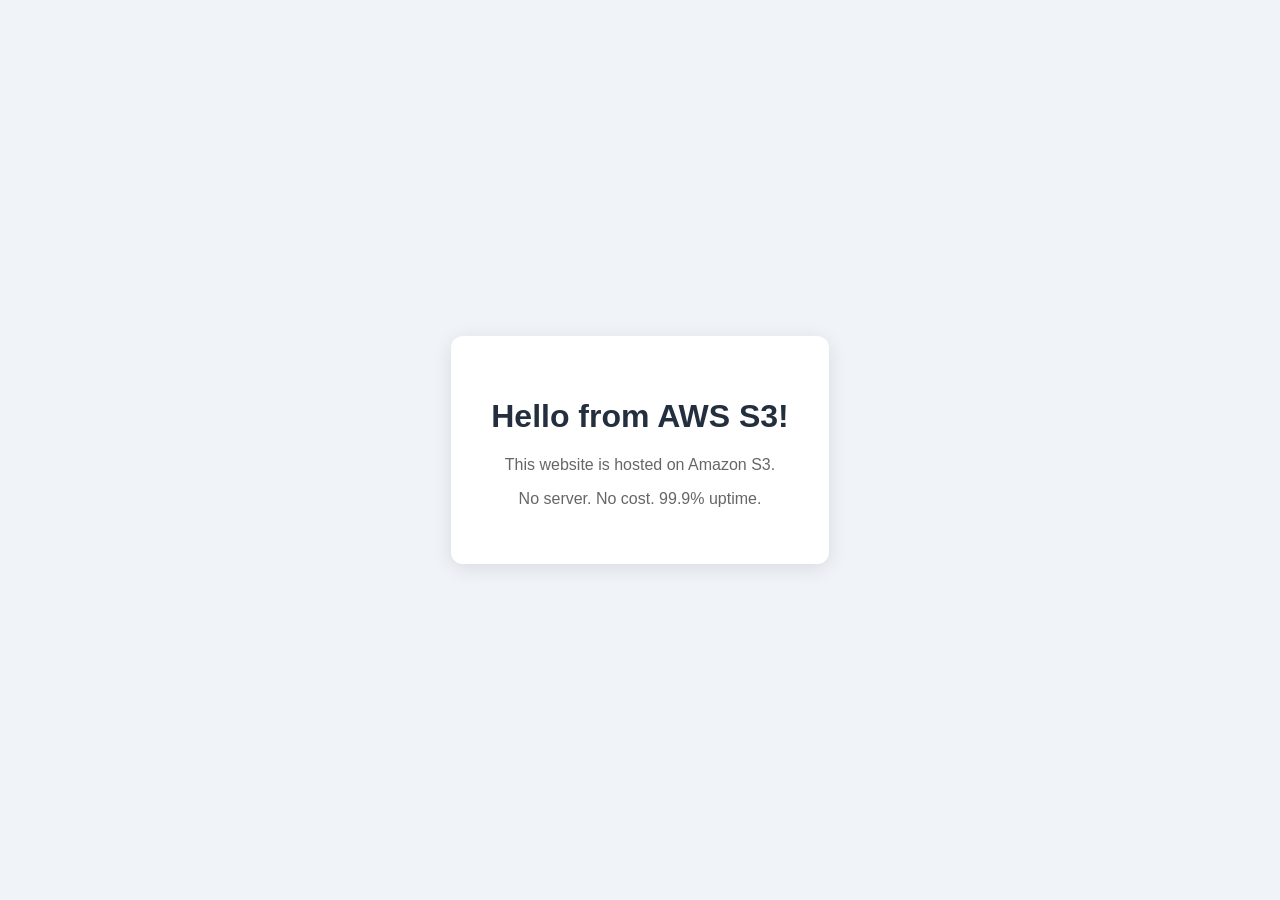
==== index.html @ 40ea2d1c "new host" ====
<!DOCTYPE html>
<html lang="en">
<head>
  <meta charset="UTF-8">
  <meta name="viewport" content="width=device-width, initial-scale=1.0">
  <title>My AWS Website</title>
  <link rel="stylesheet" href="style.css">
</head>
<body>
  <div class="container">
    <h1>Hello from AWS S3!</h1>
    <p>This website is hosted on Amazon S3.</p>
    <p>No server. No cost. 99.9% uptime.</p>
  </div>
  <script src="app.js"></script>
</body>
</html>
---- style.css ----
body {
  font-family: Arial, sans-serif;
  background: #f0f4f8;
  display: flex;
  justify-content: center;
  align-items: center;
  height: 100vh;
  margin: 0;
}

.container {
  background: white;
  padding: 40px;
  border-radius: 12px;
  text-align: center;
  box-shadow: 0 4px 20px rgba(0,0,0,0.1);
}

h1 { color: #232F3E; }
p  { color: #666; }
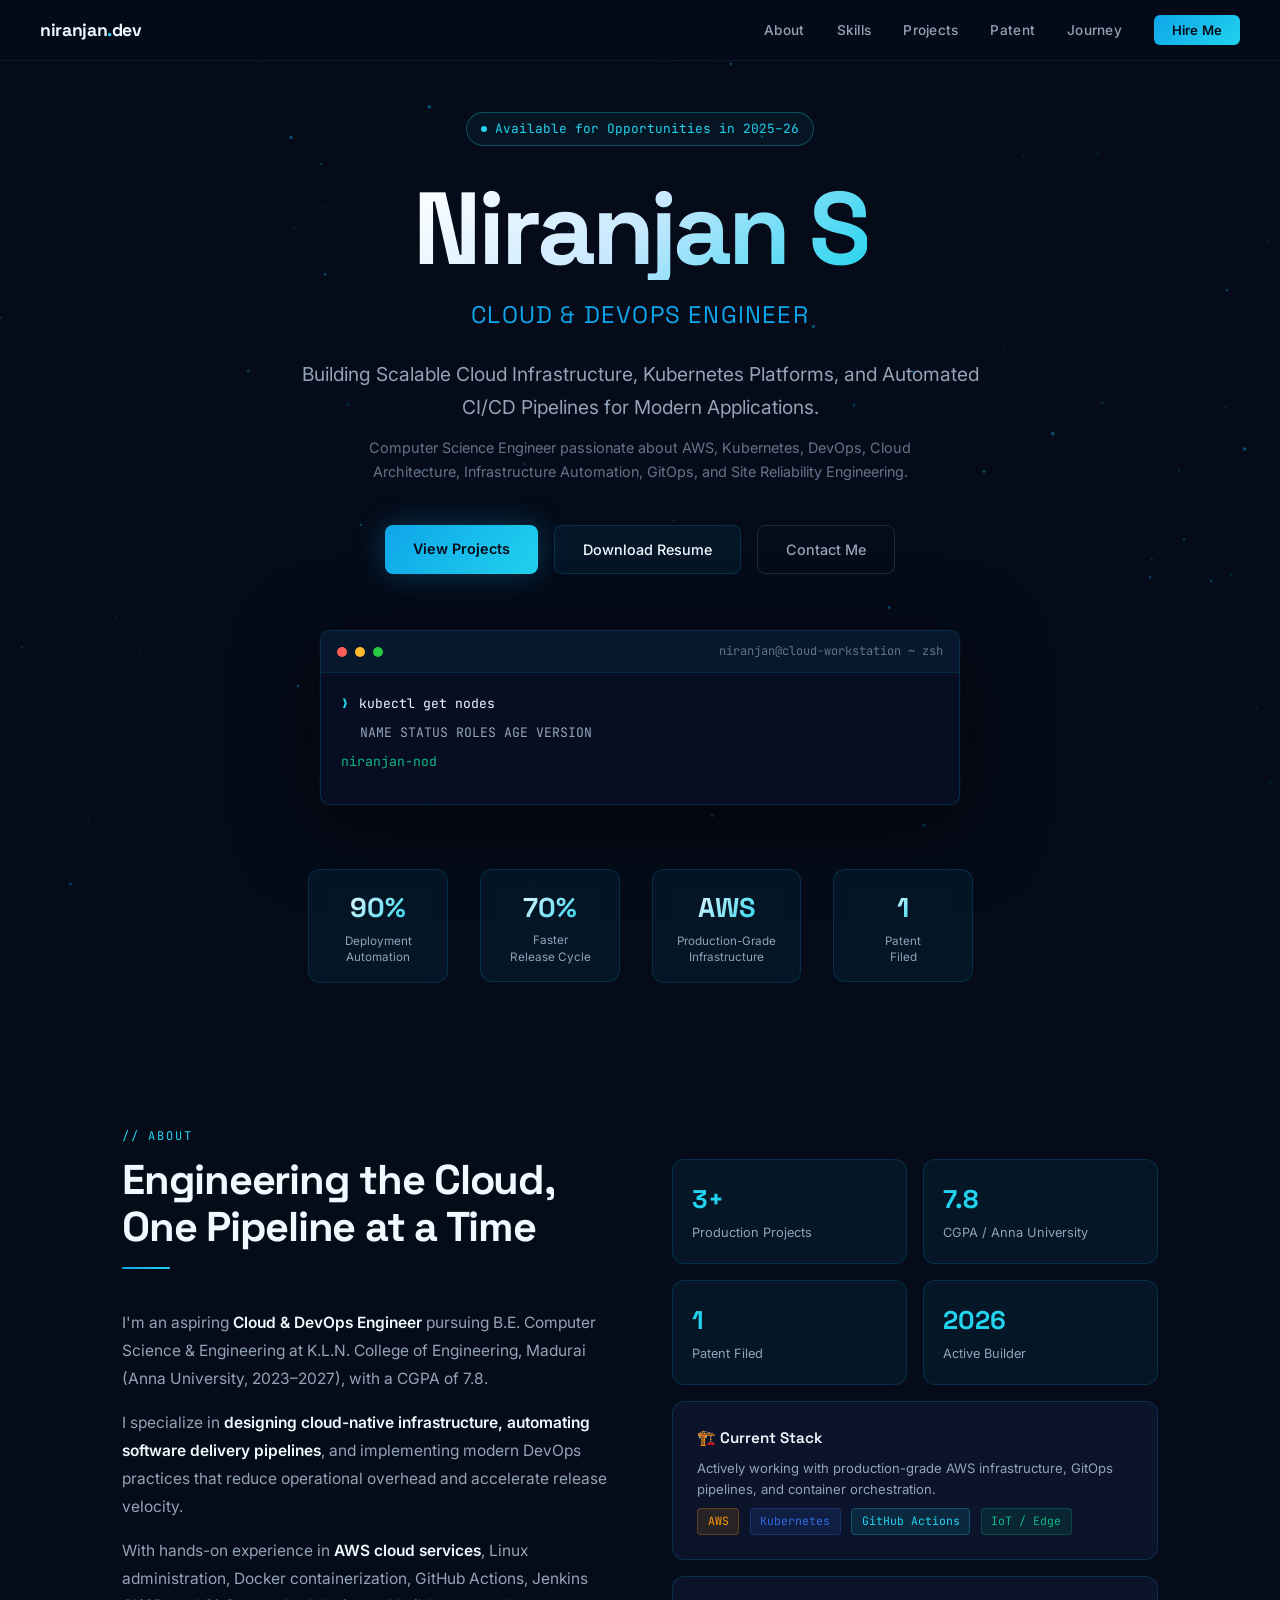
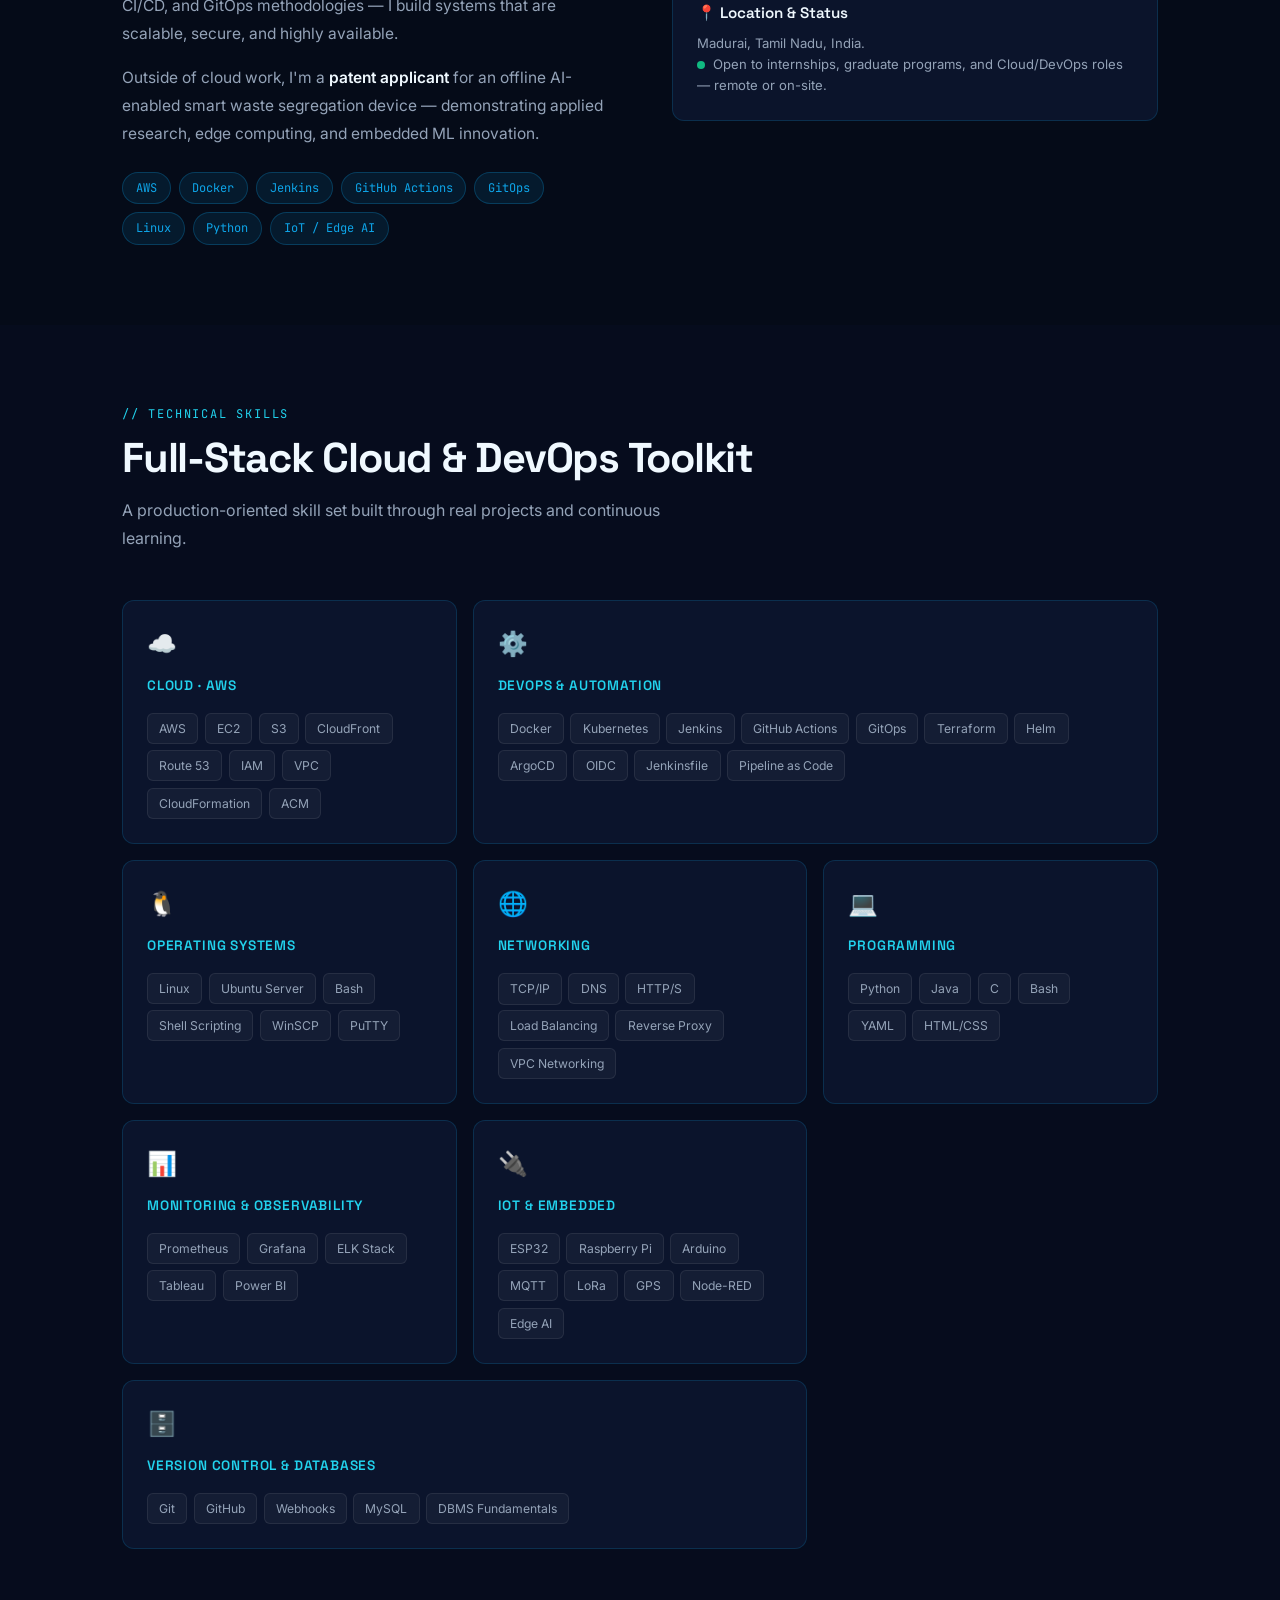
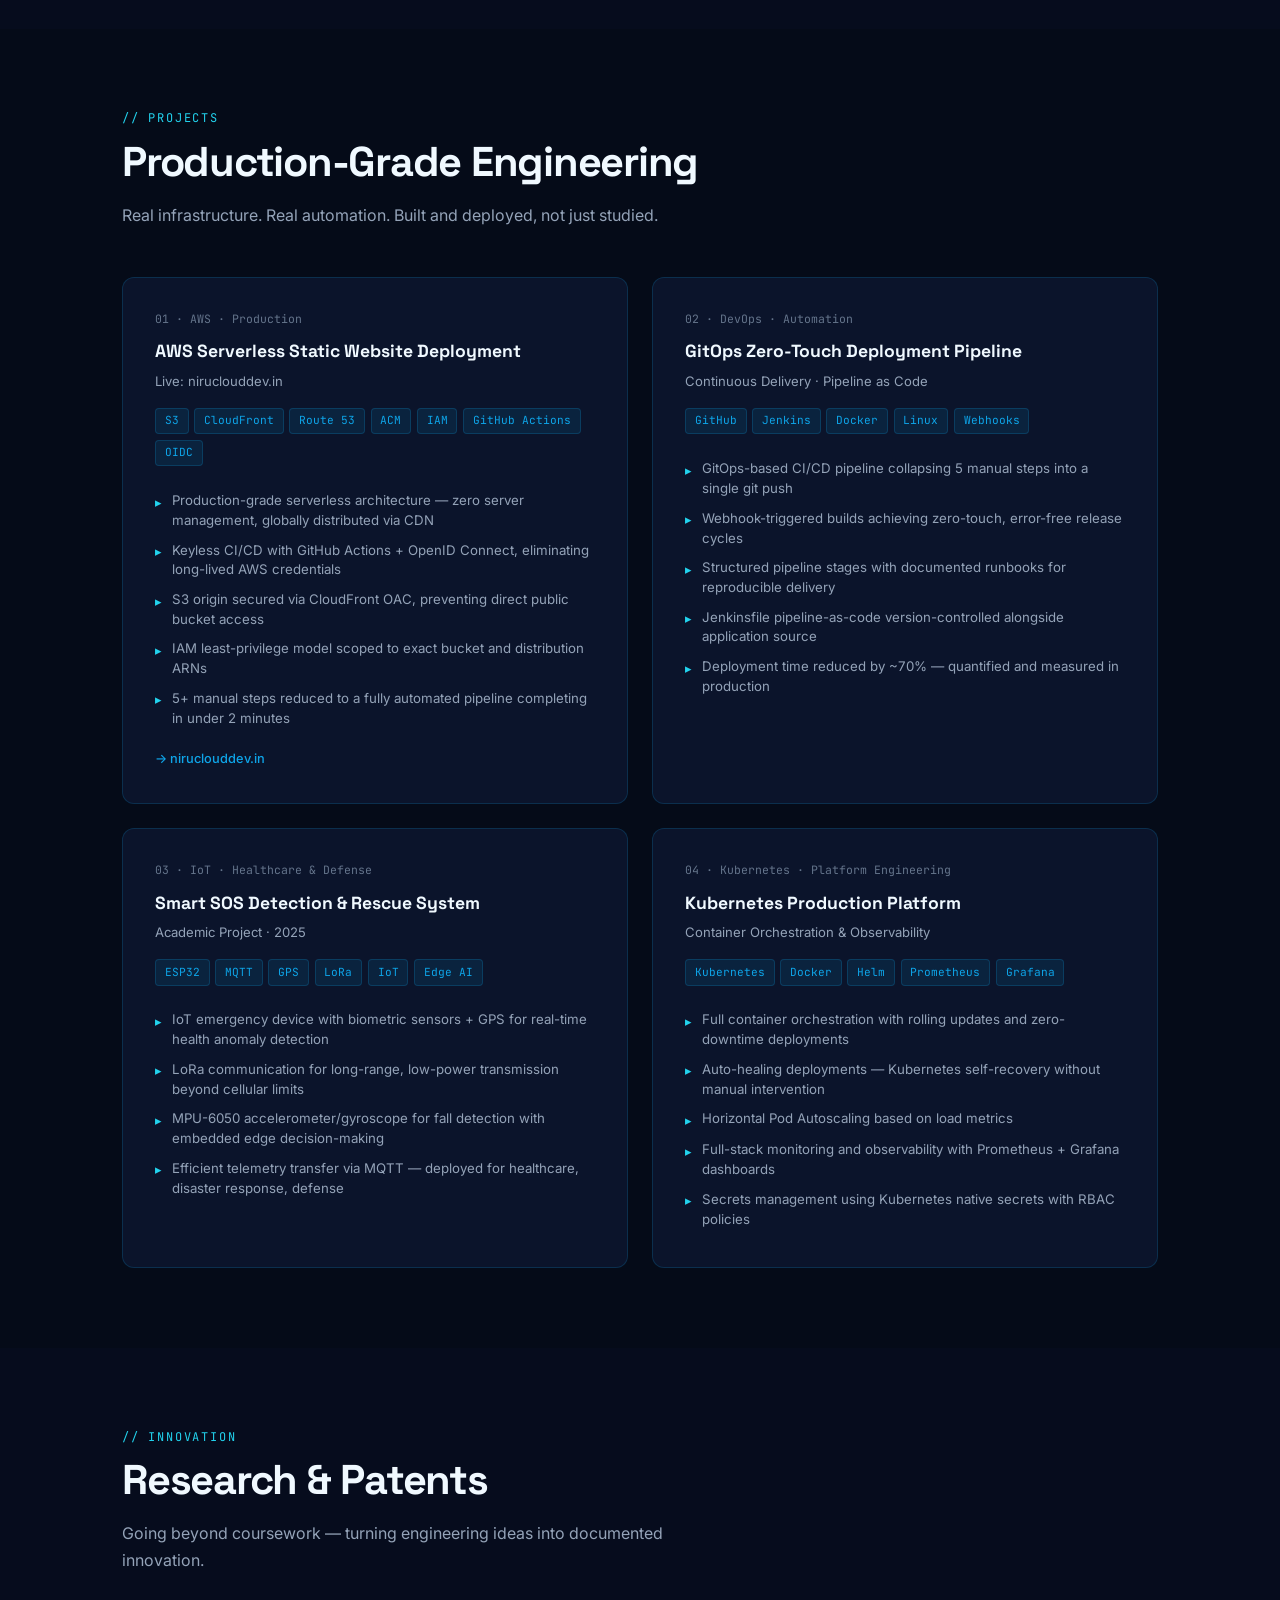
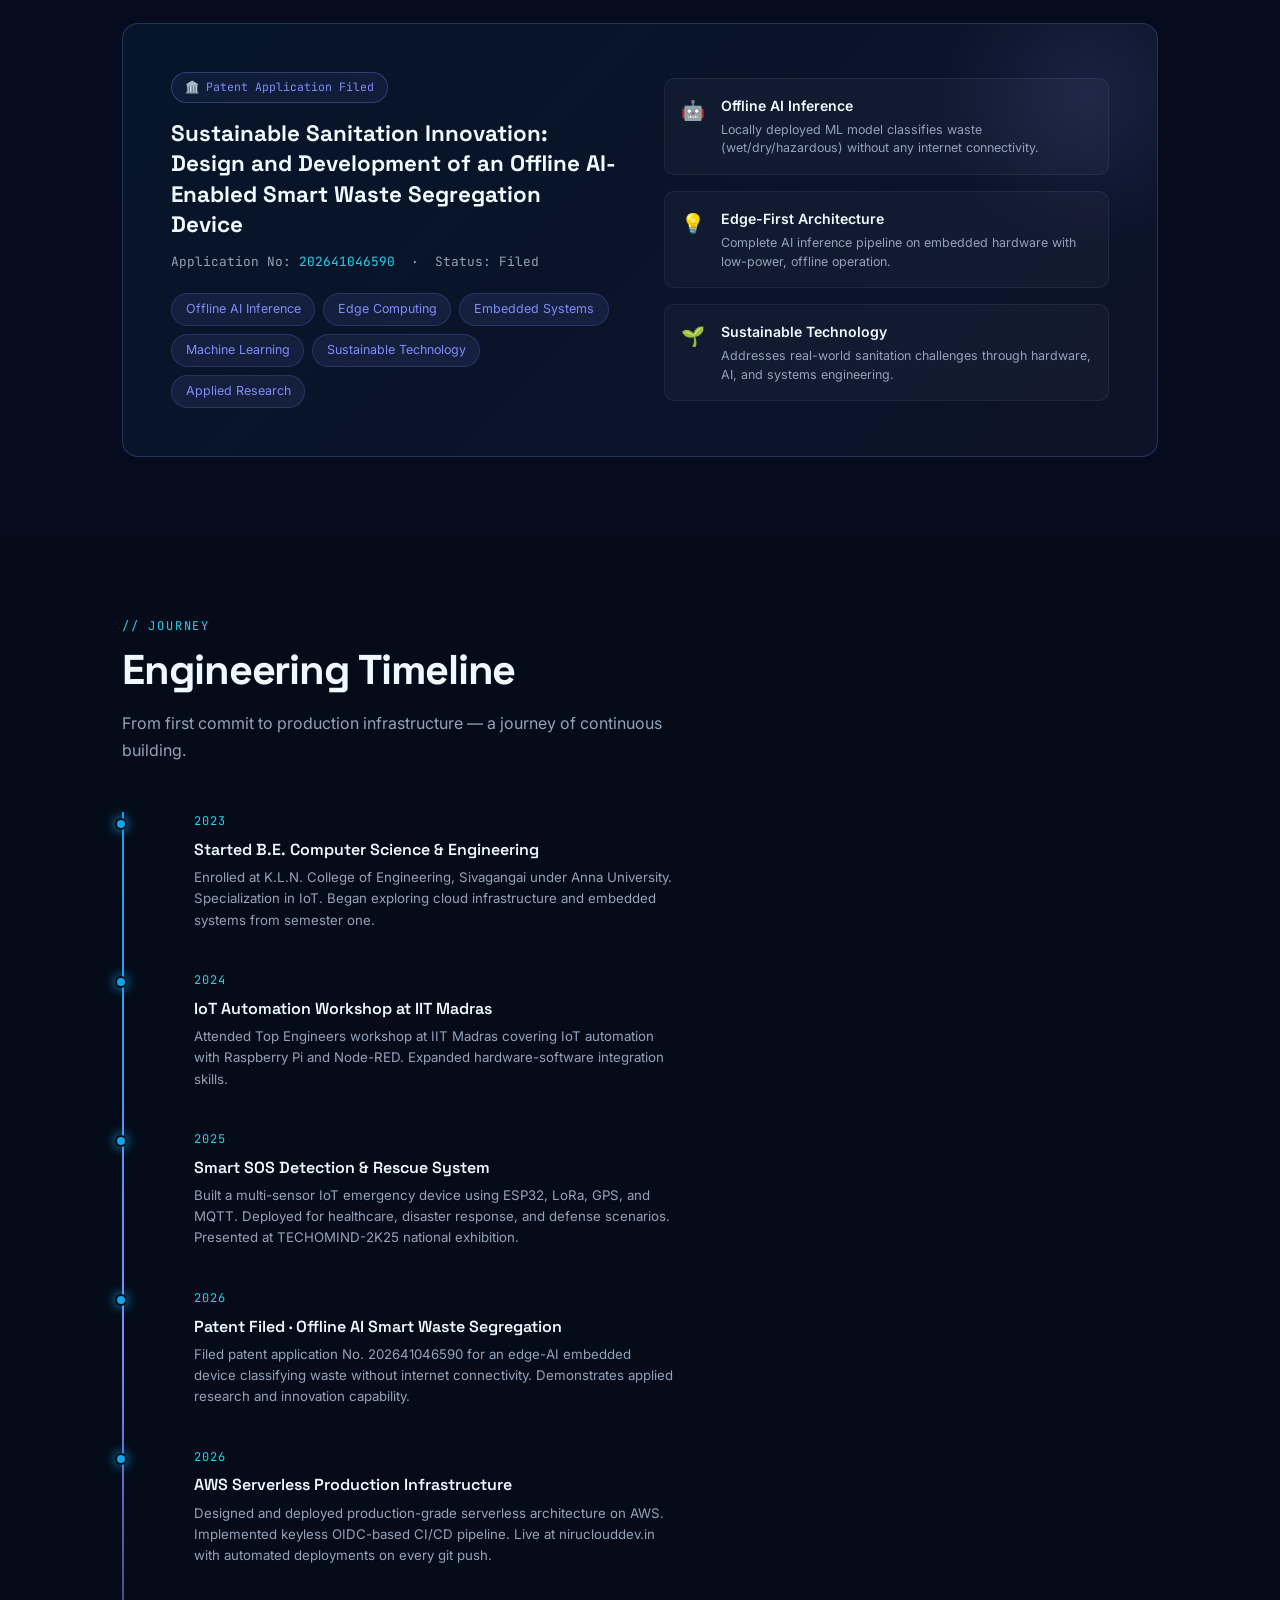
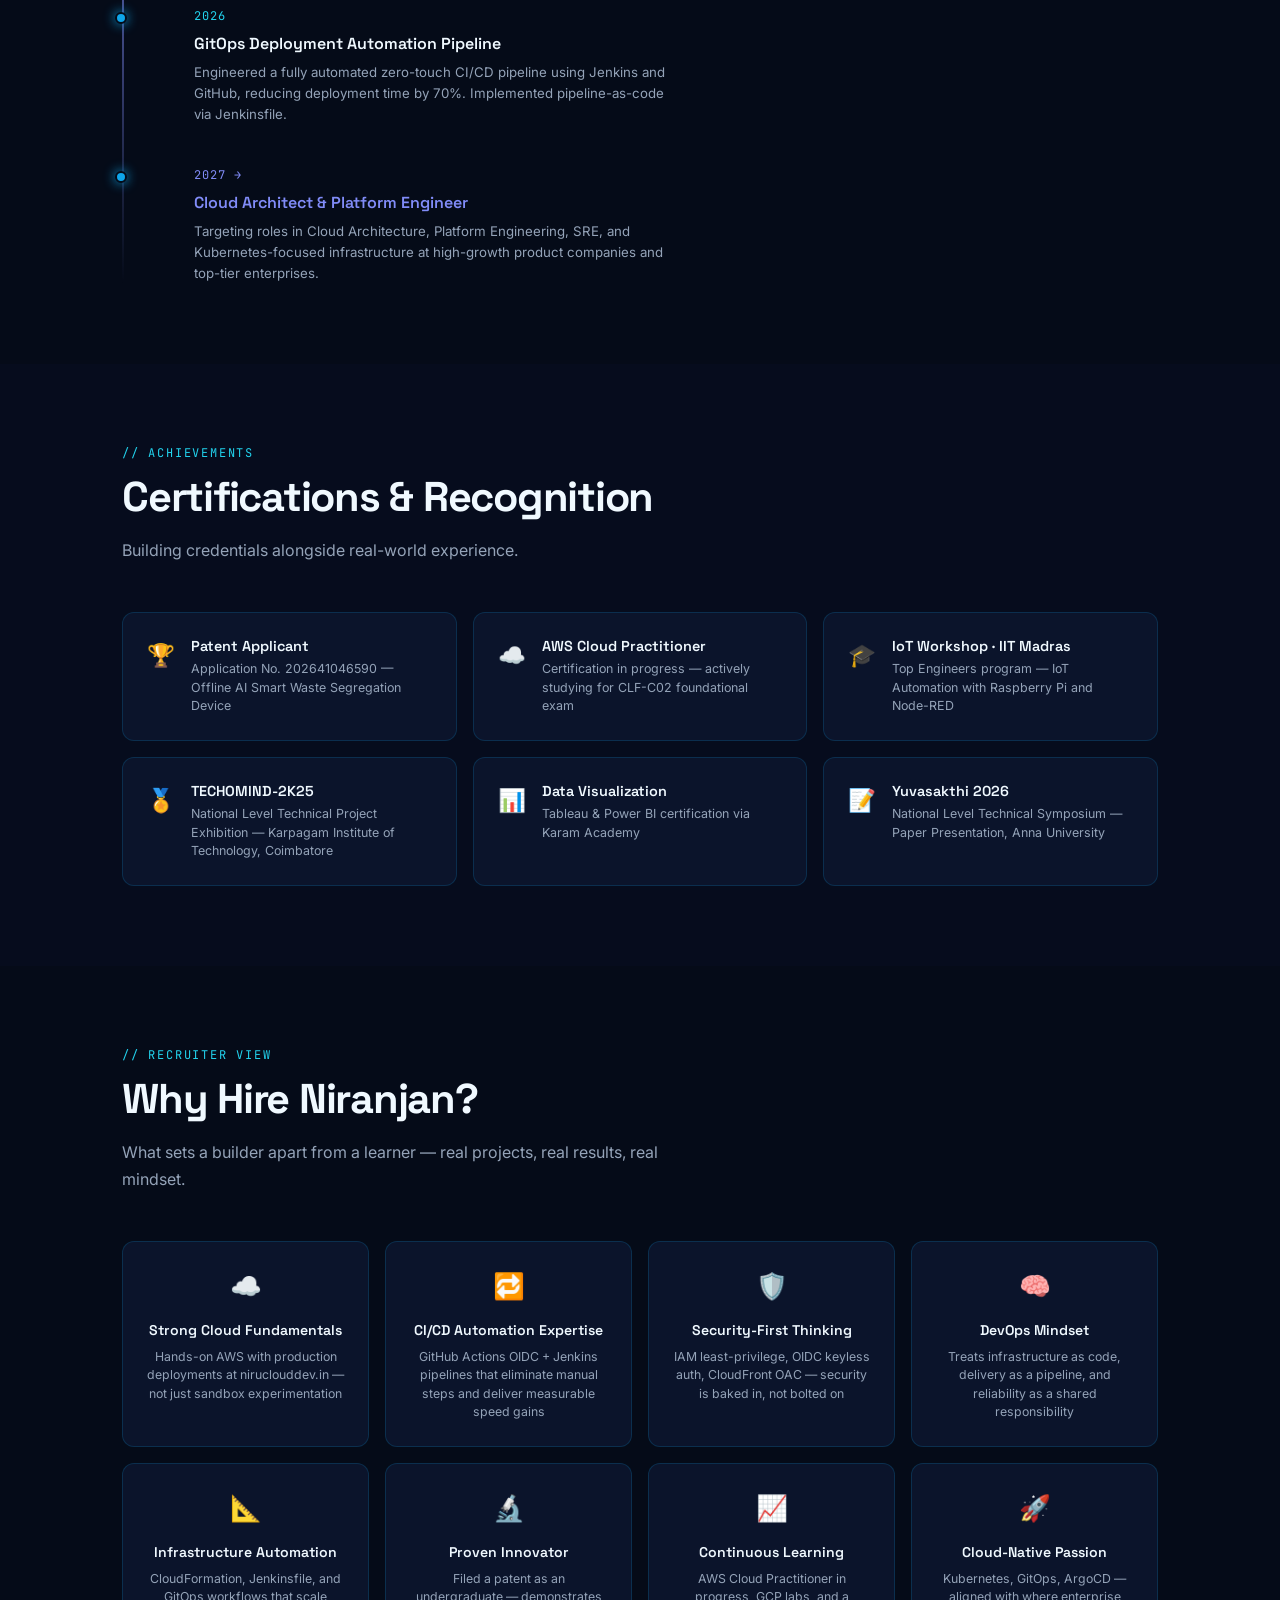
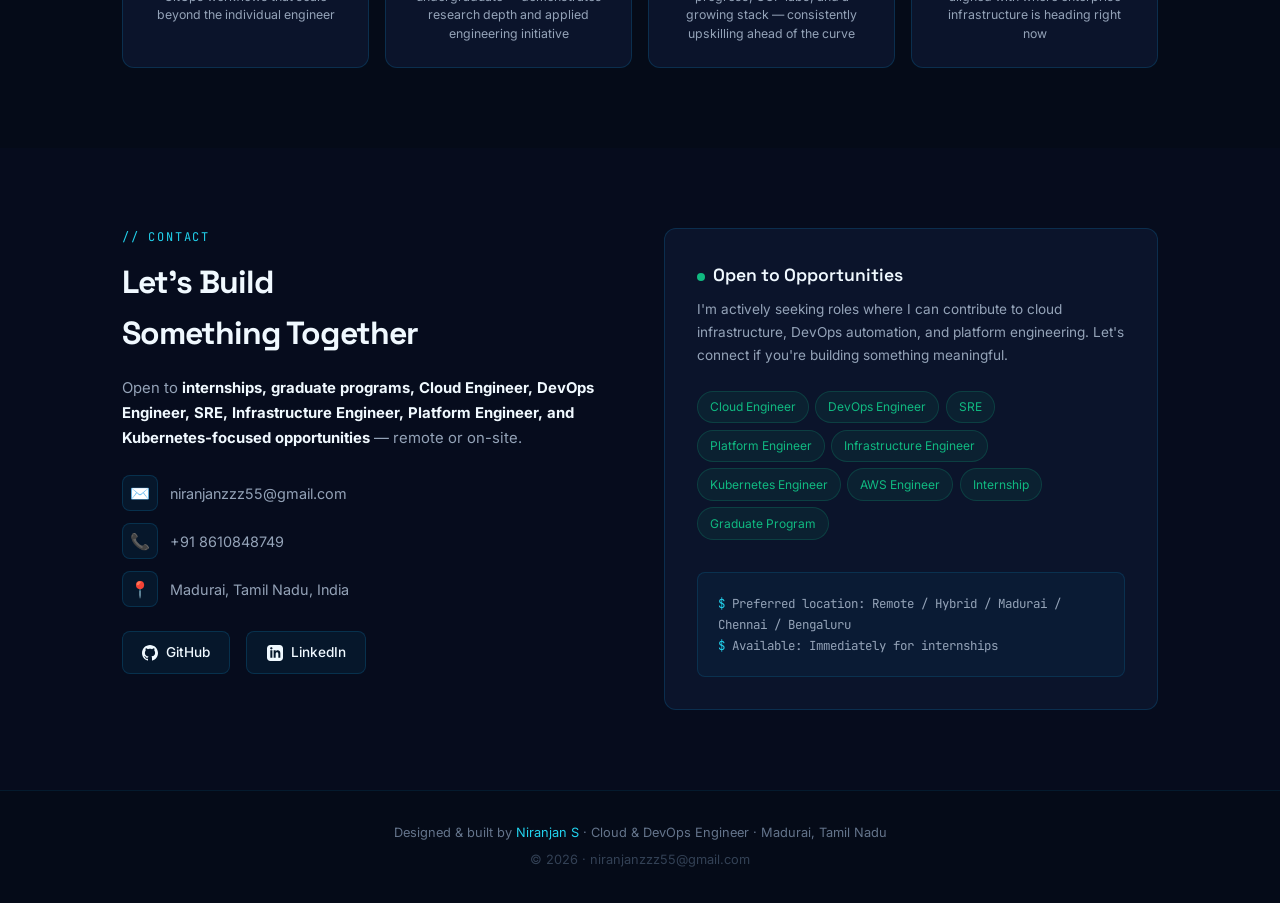
==== commit 07818673: "updated protfolio to aws" ====
--- a/index.html
+++ b/index.html
@@ -1,17 +1,1422 @@
 <!DOCTYPE html>
 <html lang="en">
 <head>
-  <meta charset="UTF-8">
-  <meta name="viewport" content="width=device-width, initial-scale=1.0">
-  <title>My AWS Website</title>
-  <link rel="stylesheet" href="style.css">
+<meta charset="UTF-8">
+<meta name="viewport" content="width=device-width, initial-scale=1.0">
+<meta name="description" content="Niranjan S — Cloud & DevOps Engineer. AWS, Kubernetes, Docker, Jenkins, GitHub Actions, GitOps, Infrastructure Automation. Open to internships and graduate programs.">
+<meta name="keywords" content="Cloud Engineer, DevOps Engineer, AWS Engineer, Kubernetes Engineer, Infrastructure Engineer, Platform Engineer, SRE, Site Reliability Engineer, Docker, Jenkins, Terraform, GitOps, Cloud Native, CI/CD, Linux, GitHub Actions, Prometheus, Grafana, Cloud Computing">
+<title>Niranjan S — Cloud & DevOps Engineer</title>
+<link rel="preconnect" href="https://fonts.googleapis.com">
+<link href="https://fonts.googleapis.com/css2?family=Space+Grotesk:wght@300;400;500;600;700&family=Inter:wght@300;400;500;600&family=JetBrains+Mono:wght@400;500&display=swap" rel="stylesheet">
+<style>
+  :root {
+    --bg: #050B18;
+    --bg2: #080F22;
+    --bg3: #0D1730;
+    --blue: #0EA5E9;
+    --cyan: #22D3EE;
+    --purple: #818CF8;
+    --green: #10B981;
+    --white: #F0F9FF;
+    --muted: #64748B;
+    --muted2: #94A3B8;
+    --glass: rgba(14,165,233,0.07);
+    --glass-border: rgba(14,165,233,0.18);
+    --card: rgba(13,23,48,0.85);
+    --radius: 12px;
+    --font-display: 'Space Grotesk', sans-serif;
+    --font-body: 'Inter', sans-serif;
+    --font-mono: 'JetBrains Mono', monospace;
+  }
+
+  *, *::before, *::after { box-sizing: border-box; margin: 0; padding: 0; }
+
+  html { scroll-behavior: smooth; }
+
+  body {
+    background: var(--bg);
+    color: var(--white);
+    font-family: var(--font-body);
+    line-height: 1.6;
+    overflow-x: hidden;
+  }
+
+  /* ─── SCROLLBAR ─── */
+  ::-webkit-scrollbar { width: 4px; }
+  ::-webkit-scrollbar-track { background: var(--bg); }
+  ::-webkit-scrollbar-thumb { background: var(--blue); border-radius: 2px; }
+
+  /* ─── NAV ─── */
+  nav {
+    position: fixed; top: 0; left: 0; right: 0; z-index: 100;
+    display: flex; align-items: center; justify-content: space-between;
+    padding: 1rem 2.5rem;
+    backdrop-filter: blur(20px);
+    background: rgba(5,11,24,0.85);
+    border-bottom: 1px solid rgba(14,165,233,0.1);
+    transition: all 0.3s;
+  }
+  .nav-logo {
+    font-family: var(--font-display);
+    font-weight: 700;
+    font-size: 1.1rem;
+    letter-spacing: -0.02em;
+    color: var(--white);
+  }
+  .nav-logo span { color: var(--cyan); }
+  .nav-links { display: flex; gap: 2rem; list-style: none; }
+  .nav-links a {
+    font-size: 0.85rem;
+    font-weight: 500;
+    color: var(--muted2);
+    text-decoration: none;
+    letter-spacing: 0.02em;
+    transition: color 0.2s;
+  }
+  .nav-links a:hover { color: var(--cyan); }
+  .nav-cta {
+    background: linear-gradient(135deg, var(--blue), var(--cyan));
+    color: var(--bg) !important;
+    padding: 0.45rem 1.1rem;
+    border-radius: 6px;
+    font-weight: 600 !important;
+    font-size: 0.82rem !important;
+    text-decoration: none;
+    transition: opacity 0.2s, transform 0.2s;
+  }
+  .nav-cta:hover { opacity: 0.9; transform: translateY(-1px); color: var(--bg) !important; }
+
+  /* ─── CANVAS BG ─── */
+  #bg-canvas {
+    position: fixed; inset: 0; z-index: 0;
+    pointer-events: none;
+  }
+
+  /* ─── SECTIONS ─── */
+  section { position: relative; z-index: 1; }
+
+  /* ─── HERO ─── */
+  .hero {
+    min-height: 100vh;
+    display: flex; align-items: center; justify-content: center;
+    padding: 7rem 2rem 4rem;
+    flex-direction: column;
+    text-align: center;
+  }
+  .hero-eyebrow {
+    display: inline-flex; align-items: center; gap: 0.5rem;
+    font-family: var(--font-mono);
+    font-size: 0.8rem;
+    color: var(--cyan);
+    border: 1px solid rgba(34,211,238,0.3);
+    padding: 0.35rem 0.9rem;
+    border-radius: 100px;
+    margin-bottom: 2rem;
+    background: rgba(34,211,238,0.05);
+  }
+  .hero-eyebrow::before {
+    content: '';
+    width: 6px; height: 6px;
+    background: var(--cyan);
+    border-radius: 50%;
+    animation: pulse 2s infinite;
+  }
+  @keyframes pulse {
+    0%, 100% { opacity: 1; transform: scale(1); }
+    50% { opacity: 0.4; transform: scale(0.8); }
+  }
+  .hero-name {
+    font-family: var(--font-display);
+    font-size: clamp(3rem, 8vw, 6.5rem);
+    font-weight: 700;
+    letter-spacing: -0.04em;
+    line-height: 1;
+    margin-bottom: 1rem;
+    background: linear-gradient(135deg, #fff 0%, #C7E8FF 50%, var(--cyan) 100%);
+    -webkit-background-clip: text;
+    -webkit-text-fill-color: transparent;
+    background-clip: text;
+  }
+  .hero-title {
+    font-family: var(--font-display);
+    font-size: clamp(1.1rem, 2.5vw, 1.5rem);
+    font-weight: 400;
+    color: var(--blue);
+    letter-spacing: 0.05em;
+    text-transform: uppercase;
+    margin-bottom: 1.5rem;
+  }
+  .hero-headline {
+    font-size: clamp(1rem, 2vw, 1.2rem);
+    color: var(--muted2);
+    max-width: 680px;
+    line-height: 1.7;
+    margin-bottom: 0.75rem;
+  }
+  .hero-sub {
+    font-size: 0.9rem;
+    color: var(--muted);
+    max-width: 580px;
+    margin-bottom: 2.5rem;
+    line-height: 1.7;
+  }
+  .hero-buttons {
+    display: flex; gap: 1rem; flex-wrap: wrap; justify-content: center;
+    margin-bottom: 3.5rem;
+  }
+  .btn-primary {
+    background: linear-gradient(135deg, var(--blue), var(--cyan));
+    color: var(--bg);
+    padding: 0.75rem 1.75rem;
+    border-radius: 8px;
+    font-weight: 600;
+    font-size: 0.9rem;
+    text-decoration: none;
+    transition: transform 0.2s, box-shadow 0.2s;
+    box-shadow: 0 0 30px rgba(14,165,233,0.3);
+  }
+  .btn-primary:hover { transform: translateY(-2px); box-shadow: 0 0 50px rgba(14,165,233,0.5); }
+  .btn-secondary {
+    background: var(--glass);
+    border: 1px solid var(--glass-border);
+    color: var(--white);
+    padding: 0.75rem 1.75rem;
+    border-radius: 8px;
+    font-weight: 500;
+    font-size: 0.9rem;
+    text-decoration: none;
+    backdrop-filter: blur(10px);
+    transition: background 0.2s, transform 0.2s;
+  }
+  .btn-secondary:hover { background: rgba(14,165,233,0.12); transform: translateY(-2px); }
+  .btn-ghost {
+    color: var(--muted2);
+    padding: 0.75rem 1.75rem;
+    border-radius: 8px;
+    font-weight: 500;
+    font-size: 0.9rem;
+    text-decoration: none;
+    border: 1px solid rgba(100,116,139,0.3);
+    transition: color 0.2s, border-color 0.2s;
+  }
+  .btn-ghost:hover { color: var(--white); border-color: var(--muted2); }
+
+  /* terminal block */
+  .terminal {
+    width: min(640px, 92vw);
+    background: rgba(8,15,34,0.95);
+    border: 1px solid rgba(14,165,233,0.2);
+    border-radius: 10px;
+    overflow: hidden;
+    box-shadow: 0 20px 80px rgba(0,0,0,0.5), 0 0 0 1px rgba(14,165,233,0.05);
+    margin-bottom: 4rem;
+    text-align: left;
+  }
+  .terminal-bar {
+    display: flex; align-items: center; gap: 0.5rem;
+    padding: 0.7rem 1rem;
+    background: rgba(14,165,233,0.06);
+    border-bottom: 1px solid rgba(14,165,233,0.12);
+  }
+  .terminal-dot { width: 10px; height: 10px; border-radius: 50%; }
+  .terminal-dot.red { background: #FF5F57; }
+  .terminal-dot.yellow { background: #FEBC2E; }
+  .terminal-dot.green { background: #28C840; }
+  .terminal-title { font-family: var(--font-mono); font-size: 0.75rem; color: var(--muted); margin-left: auto; }
+  .terminal-body { padding: 1.25rem 1.25rem 1.5rem; }
+  .terminal-line {
+    font-family: var(--font-mono);
+    font-size: 0.82rem;
+    margin-bottom: 0.5rem;
+    display: flex; gap: 0.6rem;
+  }
+  .t-prompt { color: var(--cyan); }
+  .t-cmd { color: var(--white); }
+  .t-out { color: var(--muted2); padding-left: 1.2rem; }
+  .t-green { color: var(--green); }
+  .t-blue { color: var(--blue); }
+  .cursor {
+    display: inline-block;
+    width: 8px; height: 14px;
+    background: var(--cyan);
+    margin-left: 2px;
+    vertical-align: middle;
+    animation: blink 1.1s step-end infinite;
+  }
+  @keyframes blink { 0%, 100% { opacity: 1; } 50% { opacity: 0; } }
+
+  /* metrics strip */
+  .metrics {
+    display: flex; gap: 2rem; flex-wrap: wrap; justify-content: center;
+  }
+  .metric-item {
+    display: flex; flex-direction: column; align-items: center;
+    padding: 1rem 1.5rem;
+    background: var(--glass);
+    border: 1px solid var(--glass-border);
+    border-radius: var(--radius);
+    backdrop-filter: blur(10px);
+    min-width: 140px;
+  }
+  .metric-value {
+    font-family: var(--font-display);
+    font-size: 1.7rem;
+    font-weight: 700;
+    background: linear-gradient(135deg, var(--white), var(--cyan));
+    -webkit-background-clip: text;
+    -webkit-text-fill-color: transparent;
+    background-clip: text;
+  }
+  .metric-label { font-size: 0.73rem; color: var(--muted2); margin-top: 0.2rem; text-align: center; line-height: 1.4; }
+
+  /* ─── SECTION COMMON ─── */
+  .container { max-width: 1100px; margin: 0 auto; padding: 0 2rem; }
+  .section-pad { padding: 5rem 0; }
+  .section-label {
+    font-family: var(--font-mono);
+    font-size: 0.75rem;
+    color: var(--cyan);
+    letter-spacing: 0.15em;
+    text-transform: uppercase;
+    margin-bottom: 0.6rem;
+  }
+  .section-title {
+    font-family: var(--font-display);
+    font-size: clamp(1.8rem, 4vw, 2.6rem);
+    font-weight: 700;
+    letter-spacing: -0.03em;
+    line-height: 1.15;
+    margin-bottom: 1rem;
+  }
+  .section-desc {
+    color: var(--muted2);
+    font-size: 1rem;
+    max-width: 560px;
+    line-height: 1.7;
+    margin-bottom: 3rem;
+  }
+  .divider {
+    width: 48px; height: 2px;
+    background: linear-gradient(90deg, var(--blue), var(--cyan));
+    border-radius: 2px;
+    margin-bottom: 2.5rem;
+  }
+
+  /* ─── ABOUT ─── */
+  .about-grid {
+    display: grid;
+    grid-template-columns: 1fr 1fr;
+    gap: 4rem;
+    align-items: start;
+  }
+  .about-text p { color: var(--muted2); line-height: 1.8; margin-bottom: 1rem; font-size: 0.97rem; }
+  .about-text p strong { color: var(--white); font-weight: 600; }
+  .about-stats {
+    display: grid; grid-template-columns: 1fr 1fr; gap: 1rem;
+    margin-top: 2rem;
+  }
+  .stat-card {
+    background: var(--glass);
+    border: 1px solid var(--glass-border);
+    border-radius: var(--radius);
+    padding: 1.2rem;
+    transition: border-color 0.2s;
+  }
+  .stat-card:hover { border-color: var(--blue); }
+  .stat-card .num {
+    font-family: var(--font-display);
+    font-size: 1.6rem;
+    font-weight: 700;
+    color: var(--cyan);
+  }
+  .stat-card .lbl { font-size: 0.8rem; color: var(--muted2); margin-top: 0.2rem; }
+  .about-pills { display: flex; flex-wrap: wrap; gap: 0.5rem; margin-top: 1.5rem; }
+  .pill {
+    font-family: var(--font-mono);
+    font-size: 0.75rem;
+    padding: 0.35rem 0.8rem;
+    border-radius: 100px;
+    background: rgba(14,165,233,0.1);
+    border: 1px solid rgba(14,165,233,0.25);
+    color: var(--blue);
+  }
+  .about-image-col {
+    display: flex; flex-direction: column; gap: 1rem;
+  }
+  .infra-card {
+    background: var(--card);
+    border: 1px solid var(--glass-border);
+    border-radius: var(--radius);
+    padding: 1.5rem;
+    backdrop-filter: blur(10px);
+  }
+  .infra-card h4 { font-family: var(--font-display); font-size: 0.95rem; font-weight: 600; margin-bottom: 0.5rem; color: var(--white); }
+  .infra-card p { font-size: 0.82rem; color: var(--muted2); line-height: 1.6; }
+  .infra-tag { display: inline-block; font-family: var(--font-mono); font-size: 0.72rem; padding: 0.2rem 0.6rem; border-radius: 4px; margin-right: 0.4rem; margin-top: 0.5rem; }
+  .infra-tag.aws { background: rgba(255,153,0,0.12); color: #FF9900; border: 1px solid rgba(255,153,0,0.25); }
+  .infra-tag.k8s { background: rgba(50,108,229,0.12); color: #326CE5; border: 1px solid rgba(50,108,229,0.25); }
+  .infra-tag.ci { background: rgba(34,211,238,0.1); color: var(--cyan); border: 1px solid rgba(34,211,238,0.25); }
+  .infra-tag.iot { background: rgba(16,185,129,0.1); color: var(--green); border: 1px solid rgba(16,185,129,0.25); }
+
+  /* ─── SKILLS ─── */
+  .skills-bento {
+    display: grid;
+    grid-template-columns: repeat(3, 1fr);
+    gap: 1rem;
+  }
+  .skill-cat {
+    background: var(--card);
+    border: 1px solid var(--glass-border);
+    border-radius: var(--radius);
+    padding: 1.5rem;
+    transition: border-color 0.3s, transform 0.3s;
+    backdrop-filter: blur(10px);
+  }
+  .skill-cat:hover { border-color: var(--blue); transform: translateY(-3px); }
+  .skill-cat.span2 { grid-column: span 2; }
+  .skill-cat-icon { font-size: 1.5rem; margin-bottom: 0.75rem; }
+  .skill-cat-name {
+    font-family: var(--font-display);
+    font-size: 0.85rem;
+    font-weight: 600;
+    color: var(--cyan);
+    letter-spacing: 0.06em;
+    text-transform: uppercase;
+    margin-bottom: 1rem;
+  }
+  .skill-chips { display: flex; flex-wrap: wrap; gap: 0.4rem; }
+  .chip {
+    font-size: 0.76rem;
+    padding: 0.3rem 0.7rem;
+    border-radius: 6px;
+    background: rgba(255,255,255,0.04);
+    border: 1px solid rgba(255,255,255,0.08);
+    color: var(--muted2);
+    transition: background 0.2s, color 0.2s;
+  }
+  .skill-cat:hover .chip { background: rgba(14,165,233,0.08); color: var(--white); border-color: rgba(14,165,233,0.2); }
+
+  /* ─── PROJECTS ─── */
+  .projects-grid {
+    display: grid;
+    grid-template-columns: repeat(2, 1fr);
+    gap: 1.5rem;
+  }
+  .project-card {
+    background: var(--card);
+    border: 1px solid var(--glass-border);
+    border-radius: var(--radius);
+    padding: 2rem;
+    position: relative;
+    overflow: hidden;
+    transition: border-color 0.3s, transform 0.3s;
+    backdrop-filter: blur(10px);
+  }
+  .project-card::before {
+    content: '';
+    position: absolute; top: 0; left: 0; right: 0; height: 2px;
+    background: linear-gradient(90deg, var(--blue), var(--cyan));
+    opacity: 0;
+    transition: opacity 0.3s;
+  }
+  .project-card:hover { border-color: rgba(14,165,233,0.35); transform: translateY(-4px); }
+  .project-card:hover::before { opacity: 1; }
+  .project-num {
+    font-family: var(--font-mono);
+    font-size: 0.72rem;
+    color: var(--muted);
+    margin-bottom: 0.75rem;
+  }
+  .project-title {
+    font-family: var(--font-display);
+    font-size: 1.1rem;
+    font-weight: 700;
+    color: var(--white);
+    margin-bottom: 0.5rem;
+    line-height: 1.3;
+  }
+  .project-subtitle { font-size: 0.82rem; color: var(--muted2); margin-bottom: 1rem; }
+  .project-tags { display: flex; flex-wrap: wrap; gap: 0.35rem; margin-bottom: 1.25rem; }
+  .ptag {
+    font-family: var(--font-mono);
+    font-size: 0.7rem;
+    padding: 0.2rem 0.55rem;
+    border-radius: 4px;
+    background: rgba(14,165,233,0.1);
+    border: 1px solid rgba(14,165,233,0.2);
+    color: var(--blue);
+  }
+  .project-achievements { list-style: none; }
+  .project-achievements li {
+    font-size: 0.83rem;
+    color: var(--muted2);
+    padding: 0.3rem 0;
+    display: flex; gap: 0.6rem; align-items: flex-start;
+    line-height: 1.5;
+  }
+  .project-achievements li::before { content: '▸'; color: var(--cyan); flex-shrink: 0; margin-top: 0.1rem; }
+  .project-link {
+    display: inline-flex; align-items: center; gap: 0.4rem;
+    font-size: 0.8rem;
+    color: var(--blue);
+    text-decoration: none;
+    margin-top: 1rem;
+    font-weight: 500;
+    transition: color 0.2s;
+  }
+  .project-link:hover { color: var(--cyan); }
+
+  /* ─── PATENT ─── */
+  .patent-block {
+    background: linear-gradient(135deg, rgba(14,165,233,0.06) 0%, rgba(129,140,248,0.06) 100%);
+    border: 1px solid rgba(129,140,248,0.25);
+    border-radius: 16px;
+    padding: 3rem;
+    display: grid;
+    grid-template-columns: 1fr 1fr;
+    gap: 3rem;
+    align-items: center;
+    position: relative;
+    overflow: hidden;
+  }
+  .patent-block::before {
+    content: '';
+    position: absolute; top: -80px; right: -80px;
+    width: 300px; height: 300px;
+    border-radius: 50%;
+    background: radial-gradient(circle, rgba(129,140,248,0.12) 0%, transparent 70%);
+  }
+  .patent-badge {
+    display: inline-flex; align-items: center; gap: 0.5rem;
+    font-family: var(--font-mono);
+    font-size: 0.72rem;
+    color: var(--purple);
+    border: 1px solid rgba(129,140,248,0.3);
+    padding: 0.35rem 0.8rem;
+    border-radius: 100px;
+    margin-bottom: 1rem;
+    background: rgba(129,140,248,0.08);
+  }
+  .patent-title {
+    font-family: var(--font-display);
+    font-size: 1.4rem;
+    font-weight: 700;
+    line-height: 1.35;
+    margin-bottom: 0.75rem;
+    color: var(--white);
+  }
+  .patent-id {
+    font-family: var(--font-mono);
+    font-size: 0.8rem;
+    color: var(--muted2);
+    margin-bottom: 1.25rem;
+  }
+  .patent-id span { color: var(--cyan); }
+  .patent-pills { display: flex; flex-wrap: wrap; gap: 0.5rem; }
+  .patent-pill {
+    font-size: 0.78rem;
+    padding: 0.35rem 0.85rem;
+    border-radius: 100px;
+    background: rgba(129,140,248,0.1);
+    border: 1px solid rgba(129,140,248,0.2);
+    color: var(--purple);
+  }
+  .patent-right { display: flex; flex-direction: column; gap: 1rem; }
+  .patent-feat {
+    display: flex; gap: 1rem; align-items: flex-start;
+    background: rgba(255,255,255,0.03);
+    border: 1px solid rgba(255,255,255,0.06);
+    border-radius: 10px;
+    padding: 1rem;
+  }
+  .patent-feat-icon { font-size: 1.2rem; flex-shrink: 0; }
+  .patent-feat-text h5 { font-size: 0.88rem; font-weight: 600; color: var(--white); margin-bottom: 0.2rem; }
+  .patent-feat-text p { font-size: 0.78rem; color: var(--muted2); line-height: 1.5; }
+
+  /* ─── TIMELINE ─── */
+  .timeline { position: relative; padding-left: 2rem; }
+  .timeline::before {
+    content: '';
+    position: absolute; left: 0; top: 0; bottom: 0;
+    width: 2px;
+    background: linear-gradient(180deg, var(--blue) 0%, var(--purple) 50%, transparent 100%);
+  }
+  .tl-item {
+    position: relative;
+    padding-left: 2.5rem;
+    padding-bottom: 2.5rem;
+  }
+  .tl-item::before {
+    content: '';
+    position: absolute; left: -2.43rem; top: 0.35rem;
+    width: 12px; height: 12px;
+    border-radius: 50%;
+    background: var(--blue);
+    border: 2px solid var(--bg);
+    box-shadow: 0 0 12px var(--blue);
+  }
+  .tl-year {
+    font-family: var(--font-mono);
+    font-size: 0.75rem;
+    color: var(--cyan);
+    margin-bottom: 0.35rem;
+    letter-spacing: 0.08em;
+  }
+  .tl-title {
+    font-family: var(--font-display);
+    font-size: 1rem;
+    font-weight: 600;
+    color: var(--white);
+    margin-bottom: 0.3rem;
+  }
+  .tl-desc { font-size: 0.83rem; color: var(--muted2); line-height: 1.6; max-width: 480px; }
+
+  /* ─── ACHIEVEMENTS ─── */
+  .ach-grid {
+    display: grid;
+    grid-template-columns: repeat(3, 1fr);
+    gap: 1rem;
+  }
+  .ach-card {
+    background: var(--card);
+    border: 1px solid var(--glass-border);
+    border-radius: var(--radius);
+    padding: 1.5rem;
+    display: flex; align-items: flex-start; gap: 1rem;
+    transition: border-color 0.3s, transform 0.3s;
+  }
+  .ach-card:hover { border-color: var(--blue); transform: translateY(-3px); }
+  .ach-icon { font-size: 1.4rem; flex-shrink: 0; }
+  .ach-text h4 { font-family: var(--font-display); font-size: 0.9rem; font-weight: 600; color: var(--white); margin-bottom: 0.25rem; line-height: 1.3; }
+  .ach-text p { font-size: 0.78rem; color: var(--muted2); line-height: 1.5; }
+
+  /* ─── WHY HIRE ─── */
+  .why-grid {
+    display: grid;
+    grid-template-columns: repeat(4, 1fr);
+    gap: 1rem;
+  }
+  .why-card {
+    background: var(--card);
+    border: 1px solid var(--glass-border);
+    border-radius: var(--radius);
+    padding: 1.5rem;
+    text-align: center;
+    transition: border-color 0.3s, transform 0.3s;
+  }
+  .why-card:hover { border-color: var(--cyan); transform: translateY(-3px); }
+  .why-icon { font-size: 1.6rem; margin-bottom: 0.75rem; }
+  .why-title { font-family: var(--font-display); font-size: 0.88rem; font-weight: 600; color: var(--white); margin-bottom: 0.4rem; }
+  .why-desc { font-size: 0.77rem; color: var(--muted2); line-height: 1.5; }
+
+  /* ─── CONTACT ─── */
+  .contact-wrap {
+    display: grid;
+    grid-template-columns: 1fr 1fr;
+    gap: 3rem;
+    align-items: start;
+  }
+  .contact-info h2 {
+    font-family: var(--font-display);
+    font-size: 2rem;
+    font-weight: 700;
+    letter-spacing: -0.03em;
+    margin-bottom: 1rem;
+  }
+  .contact-info p { color: var(--muted2); line-height: 1.7; margin-bottom: 1.5rem; font-size: 0.93rem; }
+  .contact-links { display: flex; flex-direction: column; gap: 0.75rem; }
+  .contact-link {
+    display: flex; align-items: center; gap: 0.75rem;
+    color: var(--muted2);
+    text-decoration: none;
+    font-size: 0.9rem;
+    transition: color 0.2s;
+  }
+  .contact-link:hover { color: var(--cyan); }
+  .contact-link-icon {
+    width: 36px; height: 36px;
+    display: flex; align-items: center; justify-content: center;
+    background: var(--glass);
+    border: 1px solid var(--glass-border);
+    border-radius: 8px;
+    font-size: 1rem;
+    flex-shrink: 0;
+  }
+  .contact-socials { display: flex; gap: 1rem; margin-top: 1.5rem; }
+  .social-btn {
+    display: flex; align-items: center; gap: 0.5rem;
+    padding: 0.6rem 1.2rem;
+    border-radius: 8px;
+    font-size: 0.85rem;
+    font-weight: 500;
+    text-decoration: none;
+    border: 1px solid var(--glass-border);
+    background: var(--glass);
+    color: var(--white);
+    transition: background 0.2s, border-color 0.2s, transform 0.2s;
+  }
+  .social-btn:hover { background: rgba(14,165,233,0.12); border-color: var(--blue); transform: translateY(-2px); }
+  .availability-card {
+    background: var(--card);
+    border: 1px solid var(--glass-border);
+    border-radius: var(--radius);
+    padding: 2rem;
+  }
+  .availability-card h3 { font-family: var(--font-display); font-size: 1.1rem; font-weight: 600; margin-bottom: 0.5rem; }
+  .availability-card p { font-size: 0.85rem; color: var(--muted2); line-height: 1.7; margin-bottom: 1.5rem; }
+  .role-chips { display: flex; flex-wrap: wrap; gap: 0.4rem; }
+  .role-chip {
+    font-size: 0.75rem;
+    padding: 0.35rem 0.75rem;
+    border-radius: 100px;
+    background: rgba(16,185,129,0.08);
+    border: 1px solid rgba(16,185,129,0.2);
+    color: var(--green);
+  }
+  .open-dot {
+    display: inline-block;
+    width: 8px; height: 8px;
+    background: var(--green);
+    border-radius: 50%;
+    margin-right: 0.5rem;
+    animation: pulse 2s infinite;
+  }
+
+  /* ─── FOOTER ─── */
+  footer {
+    padding: 2rem;
+    text-align: center;
+    border-top: 1px solid rgba(14,165,233,0.1);
+    color: var(--muted);
+    font-size: 0.8rem;
+  }
+  footer span { color: var(--cyan); }
+
+  /* ─── RESPONSIVE ─── */
+  @media (max-width: 768px) {
+    nav { padding: 0.9rem 1.25rem; }
+    .nav-links { display: none; }
+    .about-grid, .contact-wrap, .patent-block { grid-template-columns: 1fr; gap: 2rem; }
+    .projects-grid { grid-template-columns: 1fr; }
+    .skills-bento { grid-template-columns: 1fr 1fr; }
+    .skill-cat.span2 { grid-column: span 1; }
+    .ach-grid { grid-template-columns: 1fr 1fr; }
+    .why-grid { grid-template-columns: 1fr 1fr; }
+    .section-pad { padding: 3.5rem 0; }
+    .hero-buttons { flex-direction: column; align-items: center; }
+  }
+  @media (max-width: 480px) {
+    .skills-bento, .ach-grid, .why-grid { grid-template-columns: 1fr; }
+  }
+
+  /* ─── ANIMATION HELPERS ─── */
+  .fade-up {
+    opacity: 0;
+    transform: translateY(30px);
+    transition: opacity 0.6s, transform 0.6s;
+  }
+  .fade-up.visible { opacity: 1; transform: translateY(0); }
+</style>
 </head>
 <body>
+
+<!-- Background Canvas -->
+<canvas id="bg-canvas"></canvas>
+
+<!-- Navigation -->
+<nav>
+  <div class="nav-logo">niranjan<span>.</span>dev</div>
+  <ul class="nav-links">
+    <li><a href="#about">About</a></li>
+    <li><a href="#skills">Skills</a></li>
+    <li><a href="#projects">Projects</a></li>
+    <li><a href="#patent">Patent</a></li>
+    <li><a href="#timeline">Journey</a></li>
+    <li><a href="#contact" class="nav-cta">Hire Me</a></li>
+  </ul>
+</nav>
+
+<!-- HERO -->
+<section class="hero" id="home">
+  <div class="hero-eyebrow">Available for Opportunities in 2025–26</div>
+  <h1 class="hero-name">Niranjan S</h1>
+  <p class="hero-title">Cloud &amp; DevOps Engineer</p>
+  <p class="hero-headline">Building Scalable Cloud Infrastructure, Kubernetes Platforms, and Automated CI/CD Pipelines for Modern Applications.</p>
+  <p class="hero-sub">Computer Science Engineer passionate about AWS, Kubernetes, DevOps, Cloud Architecture, Infrastructure Automation, GitOps, and Site Reliability Engineering.</p>
+
+  <div class="hero-buttons">
+    <a href="#projects" class="btn-primary">View Projects</a>
+    <a href="mailto:niranjanzzz55@gmail.com?subject=Resume Request" class="btn-secondary">Download Resume</a>
+    <a href="#contact" class="btn-ghost">Contact Me</a>
+  </div>
+
+  <!-- Terminal -->
+  <div class="terminal fade-up" id="terminal-block">
+    <div class="terminal-bar">
+      <div class="terminal-dot red"></div>
+      <div class="terminal-dot yellow"></div>
+      <div class="terminal-dot green"></div>
+      <div class="terminal-title">niranjan@cloud-workstation ~ zsh</div>
+    </div>
+    <div class="terminal-body" id="terminal-output"></div>
+  </div>
+
+  <!-- Metrics -->
+  <div class="metrics fade-up">
+    <div class="metric-item">
+      <div class="metric-value" data-target="90">0%</div>
+      <div class="metric-label">Deployment<br>Automation</div>
+    </div>
+    <div class="metric-item">
+      <div class="metric-value" data-target="70">0%</div>
+      <div class="metric-label">Faster<br>Release Cycle</div>
+    </div>
+    <div class="metric-item">
+      <div class="metric-value">AWS</div>
+      <div class="metric-label">Production-Grade<br>Infrastructure</div>
+    </div>
+    <div class="metric-item">
+      <div class="metric-value">1</div>
+      <div class="metric-label">Patent<br>Filed</div>
+    </div>
+  </div>
+</section>
+
+<!-- ABOUT -->
+<section id="about" class="section-pad">
   <div class="container">
-    <h1>Hello from AWS S3!</h1>
-    <p>This website is hosted on Amazon S3.</p>
-    <p>No server. No cost. 99.9% uptime.</p>
+    <div class="about-grid fade-up">
+      <div class="about-text">
+        <div class="section-label">// About</div>
+        <h2 class="section-title">Engineering the Cloud,<br>One Pipeline at a Time</h2>
+        <div class="divider"></div>
+        <p>I'm an aspiring <strong>Cloud &amp; DevOps Engineer</strong> pursuing B.E. Computer Science &amp; Engineering at K.L.N. College of Engineering, Madurai (Anna University, 2023–2027), with a CGPA of 7.8.</p>
+        <p>I specialize in <strong>designing cloud-native infrastructure, automating software delivery pipelines</strong>, and implementing modern DevOps practices that reduce operational overhead and accelerate release velocity.</p>
+        <p>With hands-on experience in <strong>AWS cloud services</strong>, Linux administration, Docker containerization, GitHub Actions, Jenkins CI/CD, and GitOps methodologies — I build systems that are scalable, secure, and highly available.</p>
+        <p>Outside of cloud work, I'm a <strong>patent applicant</strong> for an offline AI-enabled smart waste segregation device — demonstrating applied research, edge computing, and embedded ML innovation.</p>
+        <div class="about-pills">
+          <span class="pill">AWS</span>
+          <span class="pill">Docker</span>
+          <span class="pill">Jenkins</span>
+          <span class="pill">GitHub Actions</span>
+          <span class="pill">GitOps</span>
+          <span class="pill">Linux</span>
+          <span class="pill">Python</span>
+          <span class="pill">IoT / Edge AI</span>
+        </div>
+      </div>
+      <div class="about-image-col">
+        <div class="about-stats">
+          <div class="stat-card"><div class="num">3+</div><div class="lbl">Production Projects</div></div>
+          <div class="stat-card"><div class="num">7.8</div><div class="lbl">CGPA / Anna University</div></div>
+          <div class="stat-card"><div class="num">1</div><div class="lbl">Patent Filed</div></div>
+          <div class="stat-card"><div class="num">2026</div><div class="lbl">Active Builder</div></div>
+        </div>
+        <div class="infra-card">
+          <h4>🏗️ Current Stack</h4>
+          <p>Actively working with production-grade AWS infrastructure, GitOps pipelines, and container orchestration.</p>
+          <span class="infra-tag aws">AWS</span>
+          <span class="infra-tag k8s">Kubernetes</span>
+          <span class="infra-tag ci">GitHub Actions</span>
+          <span class="infra-tag iot">IoT / Edge</span>
+        </div>
+        <div class="infra-card">
+          <h4>📍 Location &amp; Status</h4>
+          <p>Madurai, Tamil Nadu, India.<br><span class="open-dot"></span>Open to internships, graduate programs, and Cloud/DevOps roles — remote or on-site.</p>
+        </div>
+      </div>
+    </div>
   </div>
-  <script src="app.js"></script>
+</section>
+
+<!-- SKILLS -->
+<section id="skills" class="section-pad" style="background: rgba(8,15,34,0.5);">
+  <div class="container">
+    <div class="fade-up">
+      <div class="section-label">// Technical Skills</div>
+      <h2 class="section-title">Full-Stack Cloud &amp; DevOps Toolkit</h2>
+      <p class="section-desc">A production-oriented skill set built through real projects and continuous learning.</p>
+    </div>
+    <div class="skills-bento fade-up">
+      <div class="skill-cat">
+        <div class="skill-cat-icon">☁️</div>
+        <div class="skill-cat-name">Cloud · AWS</div>
+        <div class="skill-chips">
+          <span class="chip">AWS</span><span class="chip">EC2</span><span class="chip">S3</span>
+          <span class="chip">CloudFront</span><span class="chip">Route 53</span><span class="chip">IAM</span>
+          <span class="chip">VPC</span><span class="chip">CloudFormation</span><span class="chip">ACM</span>
+        </div>
+      </div>
+      <div class="skill-cat span2">
+        <div class="skill-cat-icon">⚙️</div>
+        <div class="skill-cat-name">DevOps &amp; Automation</div>
+        <div class="skill-chips">
+          <span class="chip">Docker</span><span class="chip">Kubernetes</span><span class="chip">Jenkins</span>
+          <span class="chip">GitHub Actions</span><span class="chip">GitOps</span><span class="chip">Terraform</span>
+          <span class="chip">Helm</span><span class="chip">ArgoCD</span><span class="chip">OIDC</span>
+          <span class="chip">Jenkinsfile</span><span class="chip">Pipeline as Code</span>
+        </div>
+      </div>
+      <div class="skill-cat">
+        <div class="skill-cat-icon">🐧</div>
+        <div class="skill-cat-name">Operating Systems</div>
+        <div class="skill-chips">
+          <span class="chip">Linux</span><span class="chip">Ubuntu Server</span><span class="chip">Bash</span>
+          <span class="chip">Shell Scripting</span><span class="chip">WinSCP</span><span class="chip">PuTTY</span>
+        </div>
+      </div>
+      <div class="skill-cat">
+        <div class="skill-cat-icon">🌐</div>
+        <div class="skill-cat-name">Networking</div>
+        <div class="skill-chips">
+          <span class="chip">TCP/IP</span><span class="chip">DNS</span><span class="chip">HTTP/S</span>
+          <span class="chip">Load Balancing</span><span class="chip">Reverse Proxy</span><span class="chip">VPC Networking</span>
+        </div>
+      </div>
+      <div class="skill-cat">
+        <div class="skill-cat-icon">💻</div>
+        <div class="skill-cat-name">Programming</div>
+        <div class="skill-chips">
+          <span class="chip">Python</span><span class="chip">Java</span><span class="chip">C</span>
+          <span class="chip">Bash</span><span class="chip">YAML</span><span class="chip">HTML/CSS</span>
+        </div>
+      </div>
+      <div class="skill-cat">
+        <div class="skill-cat-icon">📊</div>
+        <div class="skill-cat-name">Monitoring &amp; Observability</div>
+        <div class="skill-chips">
+          <span class="chip">Prometheus</span><span class="chip">Grafana</span><span class="chip">ELK Stack</span>
+          <span class="chip">Tableau</span><span class="chip">Power BI</span>
+        </div>
+      </div>
+      <div class="skill-cat">
+        <div class="skill-cat-icon">🔌</div>
+        <div class="skill-cat-name">IoT &amp; Embedded</div>
+        <div class="skill-chips">
+          <span class="chip">ESP32</span><span class="chip">Raspberry Pi</span><span class="chip">Arduino</span>
+          <span class="chip">MQTT</span><span class="chip">LoRa</span><span class="chip">GPS</span>
+          <span class="chip">Node-RED</span><span class="chip">Edge AI</span>
+        </div>
+      </div>
+      <div class="skill-cat span2">
+        <div class="skill-cat-icon">🗄️</div>
+        <div class="skill-cat-name">Version Control &amp; Databases</div>
+        <div class="skill-chips">
+          <span class="chip">Git</span><span class="chip">GitHub</span><span class="chip">Webhooks</span>
+          <span class="chip">MySQL</span><span class="chip">DBMS Fundamentals</span>
+        </div>
+      </div>
+    </div>
+  </div>
+</section>
+
+<!-- PROJECTS -->
+<section id="projects" class="section-pad">
+  <div class="container">
+    <div class="fade-up">
+      <div class="section-label">// Projects</div>
+      <h2 class="section-title">Production-Grade Engineering</h2>
+      <p class="section-desc">Real infrastructure. Real automation. Built and deployed, not just studied.</p>
+    </div>
+    <div class="projects-grid fade-up">
+
+      <!-- P1 -->
+      <div class="project-card">
+        <div class="project-num">01 · AWS · Production</div>
+        <div class="project-title">AWS Serverless Static Website Deployment</div>
+        <div class="project-subtitle">Live: niruclouddev.in</div>
+        <div class="project-tags">
+          <span class="ptag">S3</span><span class="ptag">CloudFront</span><span class="ptag">Route 53</span>
+          <span class="ptag">ACM</span><span class="ptag">IAM</span><span class="ptag">GitHub Actions</span><span class="ptag">OIDC</span>
+        </div>
+        <ul class="project-achievements">
+          <li>Production-grade serverless architecture — zero server management, globally distributed via CDN</li>
+          <li>Keyless CI/CD with GitHub Actions + OpenID Connect, eliminating long-lived AWS credentials</li>
+          <li>S3 origin secured via CloudFront OAC, preventing direct public bucket access</li>
+          <li>IAM least-privilege model scoped to exact bucket and distribution ARNs</li>
+          <li>5+ manual steps reduced to a fully automated pipeline completing in under 2 minutes</li>
+        </ul>
+        <a href="https://niruclouddev.in" class="project-link" target="_blank">→ niruclouddev.in</a>
+      </div>
+
+      <!-- P2 -->
+      <div class="project-card">
+        <div class="project-num">02 · DevOps · Automation</div>
+        <div class="project-title">GitOps Zero-Touch Deployment Pipeline</div>
+        <div class="project-subtitle">Continuous Delivery · Pipeline as Code</div>
+        <div class="project-tags">
+          <span class="ptag">GitHub</span><span class="ptag">Jenkins</span><span class="ptag">Docker</span><span class="ptag">Linux</span><span class="ptag">Webhooks</span>
+        </div>
+        <ul class="project-achievements">
+          <li>GitOps-based CI/CD pipeline collapsing 5 manual steps into a single git push</li>
+          <li>Webhook-triggered builds achieving zero-touch, error-free release cycles</li>
+          <li>Structured pipeline stages with documented runbooks for reproducible delivery</li>
+          <li>Jenkinsfile pipeline-as-code version-controlled alongside application source</li>
+          <li>Deployment time reduced by ~70% — quantified and measured in production</li>
+        </ul>
+      </div>
+
+      <!-- P3 -->
+      <div class="project-card">
+        <div class="project-num">03 · IoT · Healthcare &amp; Defense</div>
+        <div class="project-title">Smart SOS Detection &amp; Rescue System</div>
+        <div class="project-subtitle">Academic Project · 2025</div>
+        <div class="project-tags">
+          <span class="ptag">ESP32</span><span class="ptag">MQTT</span><span class="ptag">GPS</span><span class="ptag">LoRa</span><span class="ptag">IoT</span><span class="ptag">Edge AI</span>
+        </div>
+        <ul class="project-achievements">
+          <li>IoT emergency device with biometric sensors + GPS for real-time health anomaly detection</li>
+          <li>LoRa communication for long-range, low-power transmission beyond cellular limits</li>
+          <li>MPU-6050 accelerometer/gyroscope for fall detection with embedded edge decision-making</li>
+          <li>Efficient telemetry transfer via MQTT — deployed for healthcare, disaster response, defense</li>
+        </ul>
+      </div>
+
+      <!-- P4 -->
+      <div class="project-card">
+        <div class="project-num">04 · Kubernetes · Platform Engineering</div>
+        <div class="project-title">Kubernetes Production Platform</div>
+        <div class="project-subtitle">Container Orchestration &amp; Observability</div>
+        <div class="project-tags">
+          <span class="ptag">Kubernetes</span><span class="ptag">Docker</span><span class="ptag">Helm</span><span class="ptag">Prometheus</span><span class="ptag">Grafana</span>
+        </div>
+        <ul class="project-achievements">
+          <li>Full container orchestration with rolling updates and zero-downtime deployments</li>
+          <li>Auto-healing deployments — Kubernetes self-recovery without manual intervention</li>
+          <li>Horizontal Pod Autoscaling based on load metrics</li>
+          <li>Full-stack monitoring and observability with Prometheus + Grafana dashboards</li>
+          <li>Secrets management using Kubernetes native secrets with RBAC policies</li>
+        </ul>
+      </div>
+
+    </div>
+  </div>
+</section>
+
+<!-- PATENT -->
+<section id="patent" class="section-pad" style="background: rgba(8,15,34,0.5);">
+  <div class="container">
+    <div class="fade-up">
+      <div class="section-label">// Innovation</div>
+      <h2 class="section-title">Research &amp; Patents</h2>
+      <p class="section-desc">Going beyond coursework — turning engineering ideas into documented innovation.</p>
+    </div>
+    <div class="patent-block fade-up">
+      <div>
+        <div class="patent-badge">🏛️ Patent Application Filed</div>
+        <h3 class="patent-title">Sustainable Sanitation Innovation: Design and Development of an Offline AI-Enabled Smart Waste Segregation Device</h3>
+        <p class="patent-id">Application No: <span>202641046590</span> &nbsp;·&nbsp; Status: Filed</p>
+        <div class="patent-pills">
+          <span class="patent-pill">Offline AI Inference</span>
+          <span class="patent-pill">Edge Computing</span>
+          <span class="patent-pill">Embedded Systems</span>
+          <span class="patent-pill">Machine Learning</span>
+          <span class="patent-pill">Sustainable Technology</span>
+          <span class="patent-pill">Applied Research</span>
+        </div>
+      </div>
+      <div class="patent-right">
+        <div class="patent-feat">
+          <div class="patent-feat-icon">🤖</div>
+          <div class="patent-feat-text">
+            <h5>Offline AI Inference</h5>
+            <p>Locally deployed ML model classifies waste (wet/dry/hazardous) without any internet connectivity.</p>
+          </div>
+        </div>
+        <div class="patent-feat">
+          <div class="patent-feat-icon">💡</div>
+          <div class="patent-feat-text">
+            <h5>Edge-First Architecture</h5>
+            <p>Complete AI inference pipeline on embedded hardware with low-power, offline operation.</p>
+          </div>
+        </div>
+        <div class="patent-feat">
+          <div class="patent-feat-icon">🌱</div>
+          <div class="patent-feat-text">
+            <h5>Sustainable Technology</h5>
+            <p>Addresses real-world sanitation challenges through hardware, AI, and systems engineering.</p>
+          </div>
+        </div>
+      </div>
+    </div>
+  </div>
+</section>
+
+<!-- TIMELINE -->
+<section id="timeline" class="section-pad">
+  <div class="container">
+    <div class="fade-up">
+      <div class="section-label">// Journey</div>
+      <h2 class="section-title">Engineering Timeline</h2>
+      <p class="section-desc">From first commit to production infrastructure — a journey of continuous building.</p>
+    </div>
+    <div class="timeline fade-up">
+      <div class="tl-item">
+        <div class="tl-year">2023</div>
+        <div class="tl-title">Started B.E. Computer Science &amp; Engineering</div>
+        <div class="tl-desc">Enrolled at K.L.N. College of Engineering, Sivagangai under Anna University. Specialization in IoT. Began exploring cloud infrastructure and embedded systems from semester one.</div>
+      </div>
+      <div class="tl-item">
+        <div class="tl-year">2024</div>
+        <div class="tl-title">IoT Automation Workshop at IIT Madras</div>
+        <div class="tl-desc">Attended Top Engineers workshop at IIT Madras covering IoT automation with Raspberry Pi and Node-RED. Expanded hardware-software integration skills.</div>
+      </div>
+      <div class="tl-item">
+        <div class="tl-year">2025</div>
+        <div class="tl-title">Smart SOS Detection &amp; Rescue System</div>
+        <div class="tl-desc">Built a multi-sensor IoT emergency device using ESP32, LoRa, GPS, and MQTT. Deployed for healthcare, disaster response, and defense scenarios. Presented at TECHOMIND-2K25 national exhibition.</div>
+      </div>
+      <div class="tl-item">
+        <div class="tl-year">2026</div>
+        <div class="tl-title">Patent Filed · Offline AI Smart Waste Segregation</div>
+        <div class="tl-desc">Filed patent application No. 202641046590 for an edge-AI embedded device classifying waste without internet connectivity. Demonstrates applied research and innovation capability.</div>
+      </div>
+      <div class="tl-item">
+        <div class="tl-year">2026</div>
+        <div class="tl-title">AWS Serverless Production Infrastructure</div>
+        <div class="tl-desc">Designed and deployed production-grade serverless architecture on AWS. Implemented keyless OIDC-based CI/CD pipeline. Live at niruclouddev.in with automated deployments on every git push.</div>
+      </div>
+      <div class="tl-item">
+        <div class="tl-year">2026</div>
+        <div class="tl-title">GitOps Deployment Automation Pipeline</div>
+        <div class="tl-desc">Engineered a fully automated zero-touch CI/CD pipeline using Jenkins and GitHub, reducing deployment time by 70%. Implemented pipeline-as-code via Jenkinsfile.</div>
+      </div>
+      <div class="tl-item" style="padding-bottom: 0;">
+        <div class="tl-year" style="color: var(--purple);">2027 →</div>
+        <div class="tl-title" style="color: var(--purple);">Cloud Architect &amp; Platform Engineer</div>
+        <div class="tl-desc">Targeting roles in Cloud Architecture, Platform Engineering, SRE, and Kubernetes-focused infrastructure at high-growth product companies and top-tier enterprises.</div>
+      </div>
+    </div>
+  </div>
+</section>
+
+<!-- ACHIEVEMENTS -->
+<section id="achievements" class="section-pad" style="background: rgba(8,15,34,0.5);">
+  <div class="container">
+    <div class="fade-up">
+      <div class="section-label">// Achievements</div>
+      <h2 class="section-title">Certifications &amp; Recognition</h2>
+      <p class="section-desc">Building credentials alongside real-world experience.</p>
+    </div>
+    <div class="ach-grid fade-up">
+      <div class="ach-card">
+        <div class="ach-icon">🏆</div>
+        <div class="ach-text">
+          <h4>Patent Applicant</h4>
+          <p>Application No. 202641046590 — Offline AI Smart Waste Segregation Device</p>
+        </div>
+      </div>
+      <div class="ach-card">
+        <div class="ach-icon">☁️</div>
+        <div class="ach-text">
+          <h4>AWS Cloud Practitioner</h4>
+          <p>Certification in progress — actively studying for CLF-C02 foundational exam</p>
+        </div>
+      </div>
+      <div class="ach-card">
+        <div class="ach-icon">🎓</div>
+        <div class="ach-text">
+          <h4>IoT Workshop · IIT Madras</h4>
+          <p>Top Engineers program — IoT Automation with Raspberry Pi and Node-RED</p>
+        </div>
+      </div>
+      <div class="ach-card">
+        <div class="ach-icon">🏅</div>
+        <div class="ach-text">
+          <h4>TECHOMIND-2K25</h4>
+          <p>National Level Technical Project Exhibition — Karpagam Institute of Technology, Coimbatore</p>
+        </div>
+      </div>
+      <div class="ach-card">
+        <div class="ach-icon">📊</div>
+        <div class="ach-text">
+          <h4>Data Visualization</h4>
+          <p>Tableau &amp; Power BI certification via Karam Academy</p>
+        </div>
+      </div>
+      <div class="ach-card">
+        <div class="ach-icon">📝</div>
+        <div class="ach-text">
+          <h4>Yuvasakthi 2026</h4>
+          <p>National Level Technical Symposium — Paper Presentation, Anna University</p>
+        </div>
+      </div>
+    </div>
+  </div>
+</section>
+
+<!-- WHY HIRE ME -->
+<section id="why" class="section-pad">
+  <div class="container">
+    <div class="fade-up">
+      <div class="section-label">// Recruiter View</div>
+      <h2 class="section-title">Why Hire Niranjan?</h2>
+      <p class="section-desc">What sets a builder apart from a learner — real projects, real results, real mindset.</p>
+    </div>
+    <div class="why-grid fade-up">
+      <div class="why-card">
+        <div class="why-icon">☁️</div>
+        <div class="why-title">Strong Cloud Fundamentals</div>
+        <div class="why-desc">Hands-on AWS with production deployments at niruclouddev.in — not just sandbox experimentation</div>
+      </div>
+      <div class="why-card">
+        <div class="why-icon">🔁</div>
+        <div class="why-title">CI/CD Automation Expertise</div>
+        <div class="why-desc">GitHub Actions OIDC + Jenkins pipelines that eliminate manual steps and deliver measurable speed gains</div>
+      </div>
+      <div class="why-card">
+        <div class="why-icon">🛡️</div>
+        <div class="why-title">Security-First Thinking</div>
+        <div class="why-desc">IAM least-privilege, OIDC keyless auth, CloudFront OAC — security is baked in, not bolted on</div>
+      </div>
+      <div class="why-card">
+        <div class="why-icon">🧠</div>
+        <div class="why-title">DevOps Mindset</div>
+        <div class="why-desc">Treats infrastructure as code, delivery as a pipeline, and reliability as a shared responsibility</div>
+      </div>
+      <div class="why-card">
+        <div class="why-icon">📐</div>
+        <div class="why-title">Infrastructure Automation</div>
+        <div class="why-desc">CloudFormation, Jenkinsfile, and GitOps workflows that scale beyond the individual engineer</div>
+      </div>
+      <div class="why-card">
+        <div class="why-icon">🔬</div>
+        <div class="why-title">Proven Innovator</div>
+        <div class="why-desc">Filed a patent as an undergraduate — demonstrates research depth and applied engineering initiative</div>
+      </div>
+      <div class="why-card">
+        <div class="why-icon">📈</div>
+        <div class="why-title">Continuous Learning</div>
+        <div class="why-desc">AWS Cloud Practitioner in progress, GCP labs, and a growing stack — consistently upskilling ahead of the curve</div>
+      </div>
+      <div class="why-card">
+        <div class="why-icon">🚀</div>
+        <div class="why-title">Cloud-Native Passion</div>
+        <div class="why-desc">Kubernetes, GitOps, ArgoCD — aligned with where enterprise infrastructure is heading right now</div>
+      </div>
+    </div>
+  </div>
+</section>
+
+<!-- CONTACT -->
+<section id="contact" class="section-pad" style="background: rgba(8,15,34,0.5);">
+  <div class="container">
+    <div class="contact-wrap fade-up">
+      <div class="contact-info">
+        <div class="section-label">// Contact</div>
+        <h2>Let's Build<br>Something Together</h2>
+        <p>Open to <strong style="color: var(--white)">internships, graduate programs, Cloud Engineer, DevOps Engineer, SRE, Infrastructure Engineer, Platform Engineer, and Kubernetes-focused opportunities</strong> — remote or on-site.</p>
+        <div class="contact-links">
+          <a href="mailto:niranjanzzz55@gmail.com" class="contact-link">
+            <div class="contact-link-icon">✉️</div>
+            niranjanzzz55@gmail.com
+          </a>
+          <a href="tel:+918610848749" class="contact-link">
+            <div class="contact-link-icon">📞</div>
+            +91 8610848749
+          </a>
+          <a href="#" class="contact-link">
+            <div class="contact-link-icon">📍</div>
+            Madurai, Tamil Nadu, India
+          </a>
+        </div>
+        <div class="contact-socials">
+          <a href="https://github.com/Niranjan-IoT" class="social-btn" target="_blank">
+            <svg width="16" height="16" viewBox="0 0 24 24" fill="currentColor"><path d="M12 0c-6.626 0-12 5.373-12 12 0 5.302 3.438 9.8 8.207 11.387.599.111.793-.261.793-.577v-2.234c-3.338.726-4.033-1.416-4.033-1.416-.546-1.387-1.333-1.756-1.333-1.756-1.089-.745.083-.729.083-.729 1.205.084 1.839 1.237 1.839 1.237 1.07 1.834 2.807 1.304 3.492.997.107-.775.418-1.305.762-1.604-2.665-.305-5.467-1.334-5.467-5.931 0-1.311.469-2.381 1.236-3.221-.124-.303-.535-1.524.117-3.176 0 0 1.008-.322 3.301 1.23.957-.266 1.983-.399 3.003-.404 1.02.005 2.047.138 3.006.404 2.291-1.552 3.297-1.23 3.297-1.23.653 1.653.242 2.874.118 3.176.77.84 1.235 1.911 1.235 3.221 0 4.609-2.807 5.624-5.479 5.921.43.372.823 1.102.823 2.222v3.293c0 .319.192.694.801.576 4.765-1.589 8.199-6.086 8.199-11.386 0-6.627-5.373-12-12-12z"/></svg>
+            GitHub
+          </a>
+          <a href="https://linkedin.com/in/niranjan-s" class="social-btn" target="_blank">
+            <svg width="16" height="16" viewBox="0 0 24 24" fill="currentColor"><path d="M19 0h-14c-2.761 0-5 2.239-5 5v14c0 2.761 2.239 5 5 5h14c2.762 0 5-2.239 5-5v-14c0-2.761-2.238-5-5-5zm-11 19h-3v-11h3v11zm-1.5-12.268c-.966 0-1.75-.79-1.75-1.764s.784-1.764 1.75-1.764 1.75.79 1.75 1.764-.783 1.764-1.75 1.764zm13.5 12.268h-3v-5.604c0-3.368-4-3.113-4 0v5.604h-3v-11h3v1.765c1.396-2.586 7-2.777 7 2.476v6.759z"/></svg>
+            LinkedIn
+          </a>
+        </div>
+      </div>
+      <div class="availability-card">
+        <h3><span class="open-dot"></span>Open to Opportunities</h3>
+        <p>I'm actively seeking roles where I can contribute to cloud infrastructure, DevOps automation, and platform engineering. Let's connect if you're building something meaningful.</p>
+        <div class="role-chips">
+          <span class="role-chip">Cloud Engineer</span>
+          <span class="role-chip">DevOps Engineer</span>
+          <span class="role-chip">SRE</span>
+          <span class="role-chip">Platform Engineer</span>
+          <span class="role-chip">Infrastructure Engineer</span>
+          <span class="role-chip">Kubernetes Engineer</span>
+          <span class="role-chip">AWS Engineer</span>
+          <span class="role-chip">Internship</span>
+          <span class="role-chip">Graduate Program</span>
+        </div>
+        <div style="margin-top: 2rem; padding: 1.25rem; background: rgba(14,165,233,0.05); border: 1px solid rgba(14,165,233,0.15); border-radius: 8px;">
+          <p style="font-family: var(--font-mono); font-size: 0.78rem; color: var(--muted2); margin-bottom: 0;">
+            <span style="color: var(--cyan);">$</span> Preferred location: Remote / Hybrid / Madurai / Chennai / Bengaluru<br>
+            <span style="color: var(--cyan);">$</span> Available: Immediately for internships
+          </p>
+        </div>
+      </div>
+    </div>
+  </div>
+</section>
+
+<!-- FOOTER -->
+<footer>
+  <p>Designed &amp; built by <span>Niranjan S</span> · Cloud &amp; DevOps Engineer · Madurai, Tamil Nadu</p>
+  <p style="margin-top: 0.4rem; color: #334155;">© 2026 · niranjanzzz55@gmail.com</p>
+</footer>
+
+<script>
+// ─── PARTICLE CANVAS ───
+const canvas = document.getElementById('bg-canvas');
+const ctx = canvas.getContext('2d');
+let W, H, particles = [];
+
+function resize() {
+  W = canvas.width = window.innerWidth;
+  H = canvas.height = window.innerHeight;
+}
+
+class Particle {
+  constructor() { this.reset(); }
+  reset() {
+    this.x = Math.random() * W;
+    this.y = Math.random() * H;
+    this.vx = (Math.random() - 0.5) * 0.3;
+    this.vy = (Math.random() - 0.5) * 0.3;
+    this.r = Math.random() * 1.5 + 0.5;
+    this.alpha = Math.random() * 0.4 + 0.1;
+  }
+  update() {
+    this.x += this.vx; this.y += this.vy;
+    if (this.x < 0 || this.x > W || this.y < 0 || this.y > H) this.reset();
+  }
+  draw() {
+    ctx.beginPath();
+    ctx.arc(this.x, this.y, this.r, 0, Math.PI * 2);
+    ctx.fillStyle = `rgba(14,165,233,${this.alpha})`;
+    ctx.fill();
+  }
+}
+
+function initParticles() {
+  particles = Array.from({length: 80}, () => new Particle());
+}
+
+function drawConnections() {
+  for (let i = 0; i < particles.length; i++) {
+    for (let j = i + 1; j < particles.length; j++) {
+      const dx = particles[i].x - particles[j].x;
+      const dy = particles[i].y - particles[j].y;
+      const d = Math.sqrt(dx*dx + dy*dy);
+      if (d < 120) {
+        ctx.beginPath();
+        ctx.moveTo(particles[i].x, particles[i].y);
+        ctx.lineTo(particles[j].x, particles[j].y);
+        ctx.strokeStyle = `rgba(14,165,233,${0.06 * (1 - d/120)})`;
+        ctx.lineWidth = 0.5;
+        ctx.stroke();
+      }
+    }
+  }
+}
+
+function loop() {
+  ctx.clearRect(0, 0, W, H);
+  particles.forEach(p => { p.update(); p.draw(); });
+  drawConnections();
+  requestAnimationFrame(loop);
+}
+
+resize(); initParticles(); loop();
+window.addEventListener('resize', () => { resize(); initParticles(); });
+
+// ─── TERMINAL TYPING ───
+const lines = [
+  { type: 'cmd', prompt: '~', text: 'kubectl get nodes' },
+  { type: 'out', text: 'NAME              STATUS   ROLES    AGE   VERSION', color: 'muted' },
+  { type: 'out', text: 'niranjan-node-1   Ready    master   42d   v1.29.0', color: 'green' },
+  { type: 'cmd', prompt: '~', text: 'git push origin main' },
+  { type: 'out', text: '✓ Triggered: GitHub Actions CI/CD pipeline', color: 'green' },
+  { type: 'out', text: '✓ Deployed to AWS S3 + CloudFront invalidated', color: 'green' },
+  { type: 'cmd', prompt: '~', text: 'aws cloudformation describe-stacks --stack-name prod', },
+  { type: 'out', text: 'StackStatus: CREATE_COMPLETE', color: 'blue' },
+  { type: 'cursor' }
+];
+
+const termOutput = document.getElementById('terminal-output');
+let lineIdx = 0, charIdx = 0;
+let currentEl = null;
+
+function typeNext() {
+  if (lineIdx >= lines.length) return;
+  const line = lines[lineIdx];
+
+  if (line.type === 'cursor') {
+    const el = document.createElement('div');
+    el.className = 'terminal-line';
+    el.innerHTML = `<span class="t-prompt">❯</span><span class="cursor"></span>`;
+    termOutput.appendChild(el);
+    return;
+  }
+
+  if (charIdx === 0) {
+    currentEl = document.createElement('div');
+    currentEl.className = 'terminal-line';
+    if (line.type === 'cmd') {
+      currentEl.innerHTML = `<span class="t-prompt">❯</span><span class="t-cmd"></span>`;
+    } else {
+      const cls = line.color === 'green' ? 't-green' : line.color === 'blue' ? 't-blue' : 't-out';
+      currentEl.innerHTML = `<span class="${cls}"></span>`;
+    }
+    termOutput.appendChild(currentEl);
+  }
+
+  const target = currentEl.querySelector('.t-cmd, .t-out, .t-green, .t-blue');
+  if (target && charIdx < line.text.length) {
+    target.textContent += line.text[charIdx];
+    charIdx++;
+    setTimeout(typeNext, line.type === 'cmd' ? 45 : 18);
+  } else {
+    charIdx = 0; lineIdx++;
+    setTimeout(typeNext, lineIdx < lines.length ? 300 : 0);
+  }
+}
+
+setTimeout(typeNext, 800);
+
+// ─── SCROLL ANIMATIONS ───
+const observer = new IntersectionObserver((entries) => {
+  entries.forEach(e => { if (e.isIntersecting) { e.target.classList.add('visible'); } });
+}, { threshold: 0.12 });
+
+document.querySelectorAll('.fade-up').forEach(el => observer.observe(el));
+
+// ─── COUNTER ANIMATION ───
+function animateCounter(el, target) {
+  let current = 0;
+  const step = target / 50;
+  const interval = setInterval(() => {
+    current = Math.min(current + step, target);
+    el.textContent = Math.floor(current) + '%';
+    if (current >= target) clearInterval(interval);
+  }, 30);
+}
+
+const counterObserver = new IntersectionObserver((entries) => {
+  entries.forEach(e => {
+    if (e.isIntersecting) {
+      const els = e.target.querySelectorAll('[data-target]');
+      els.forEach(el => animateCounter(el, parseInt(el.dataset.target)));
+      counterObserver.unobserve(e.target);
+    }
+  });
+}, { threshold: 0.5 });
+
+const metricsSection = document.querySelector('.metrics');
+if (metricsSection) counterObserver.observe(metricsSection);
+
+// ─── NAV ACTIVE ───
+window.addEventListener('scroll', () => {
+  const nav = document.querySelector('nav');
+  nav.style.background = window.scrollY > 50 ? 'rgba(5,11,24,0.97)' : 'rgba(5,11,24,0.85)';
+});
+</script>
 </body>
-</html>+</html>
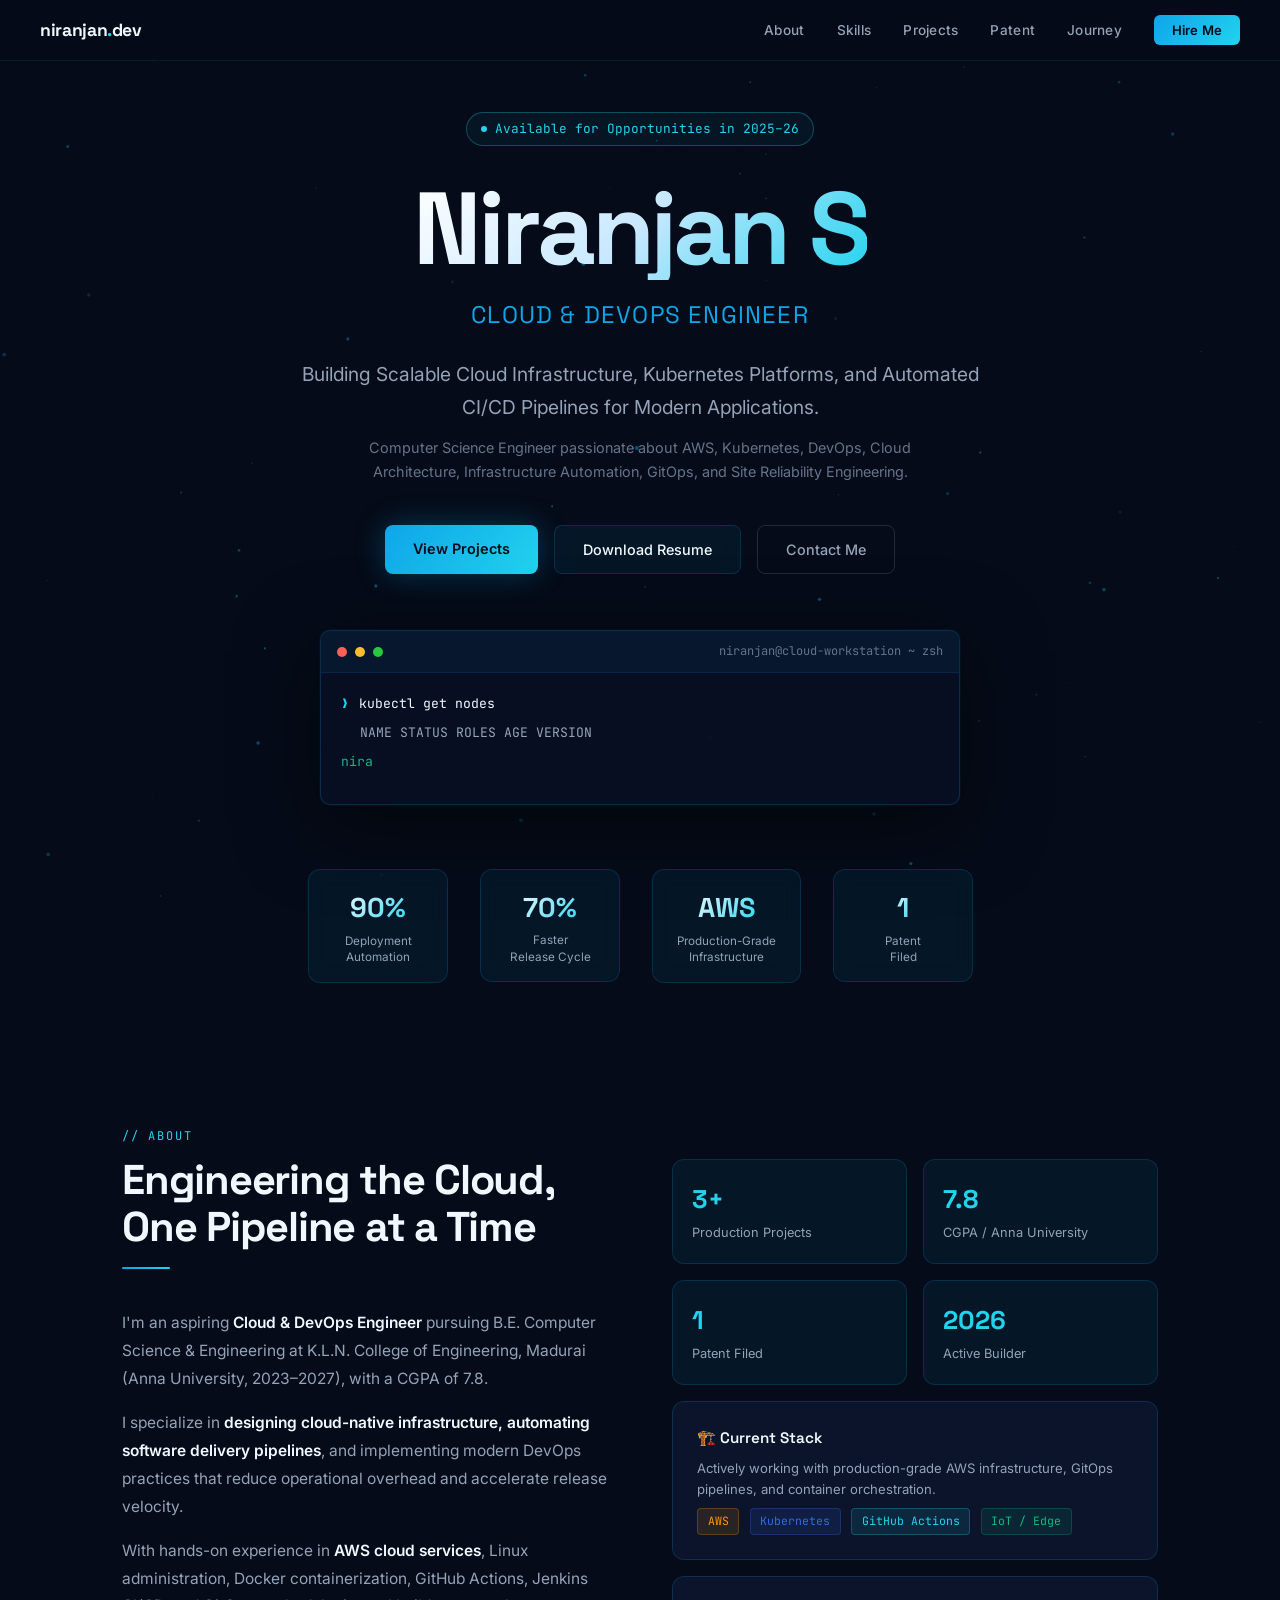
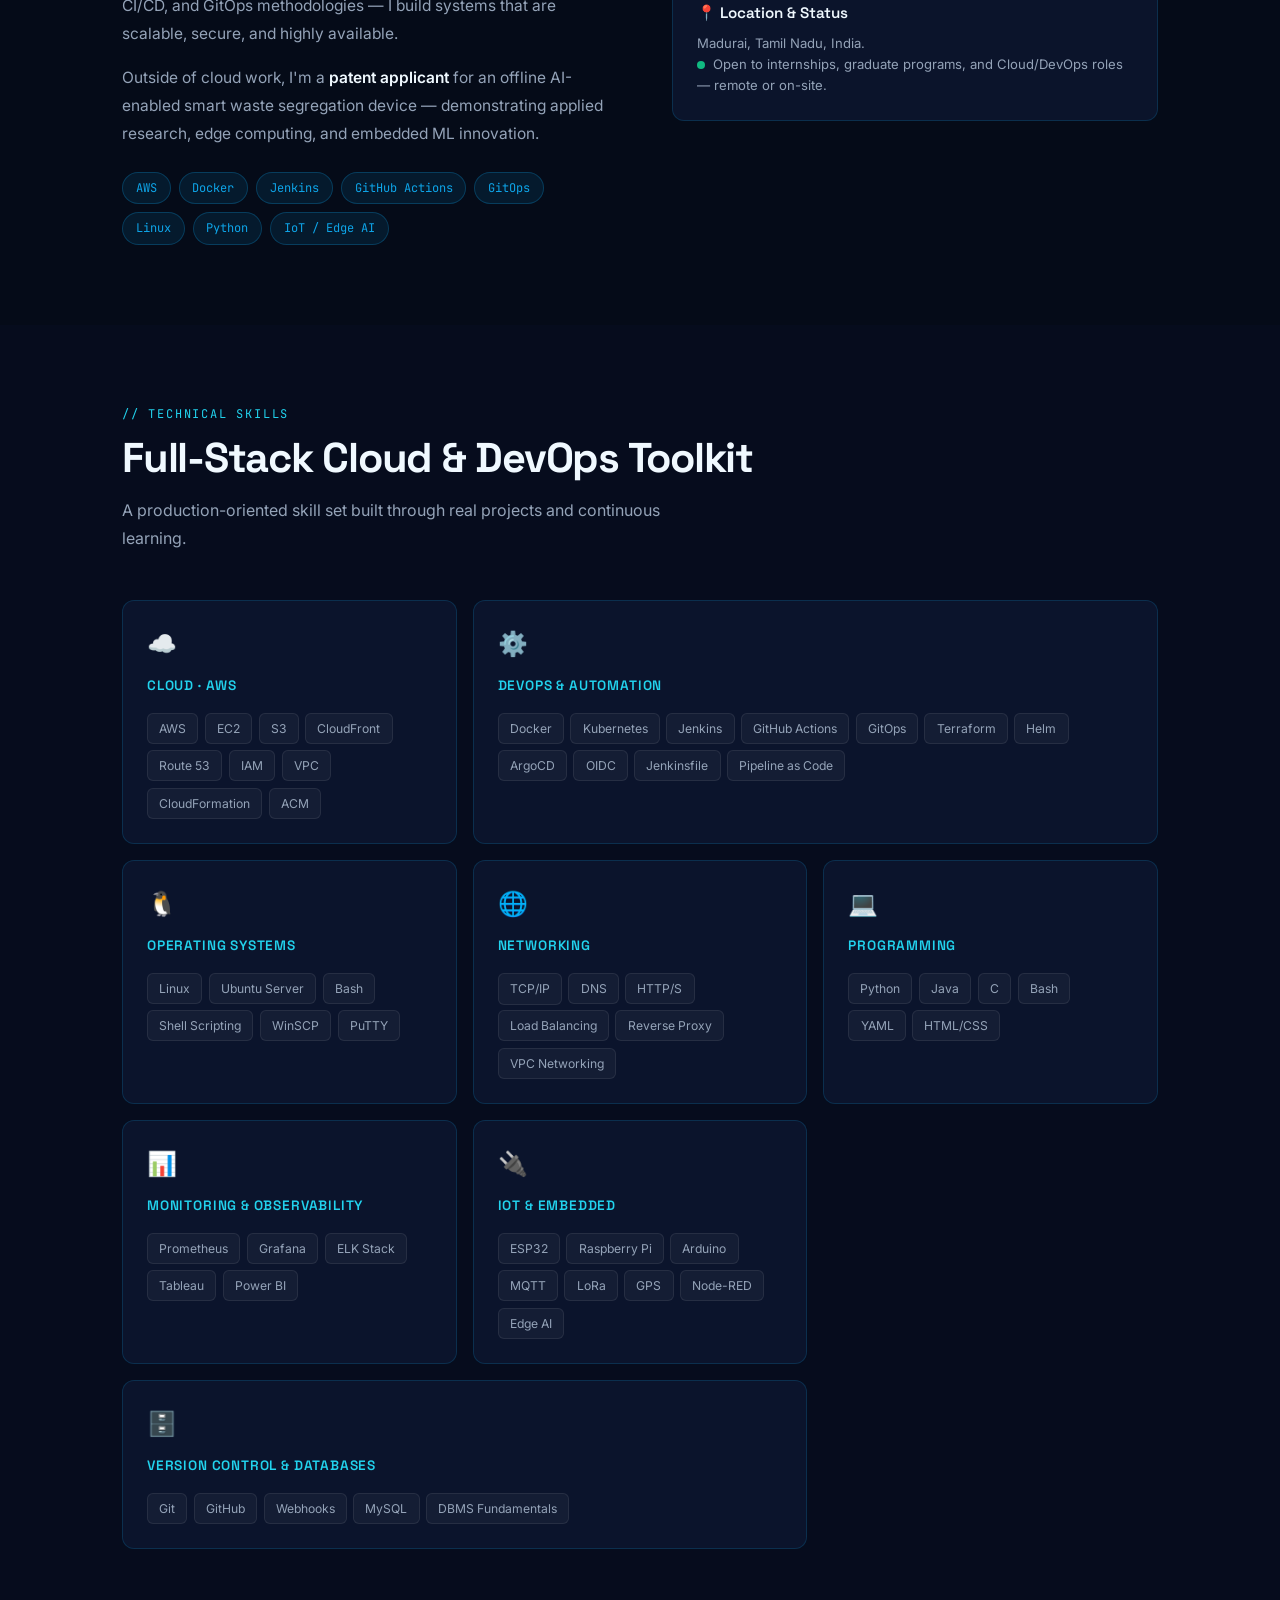
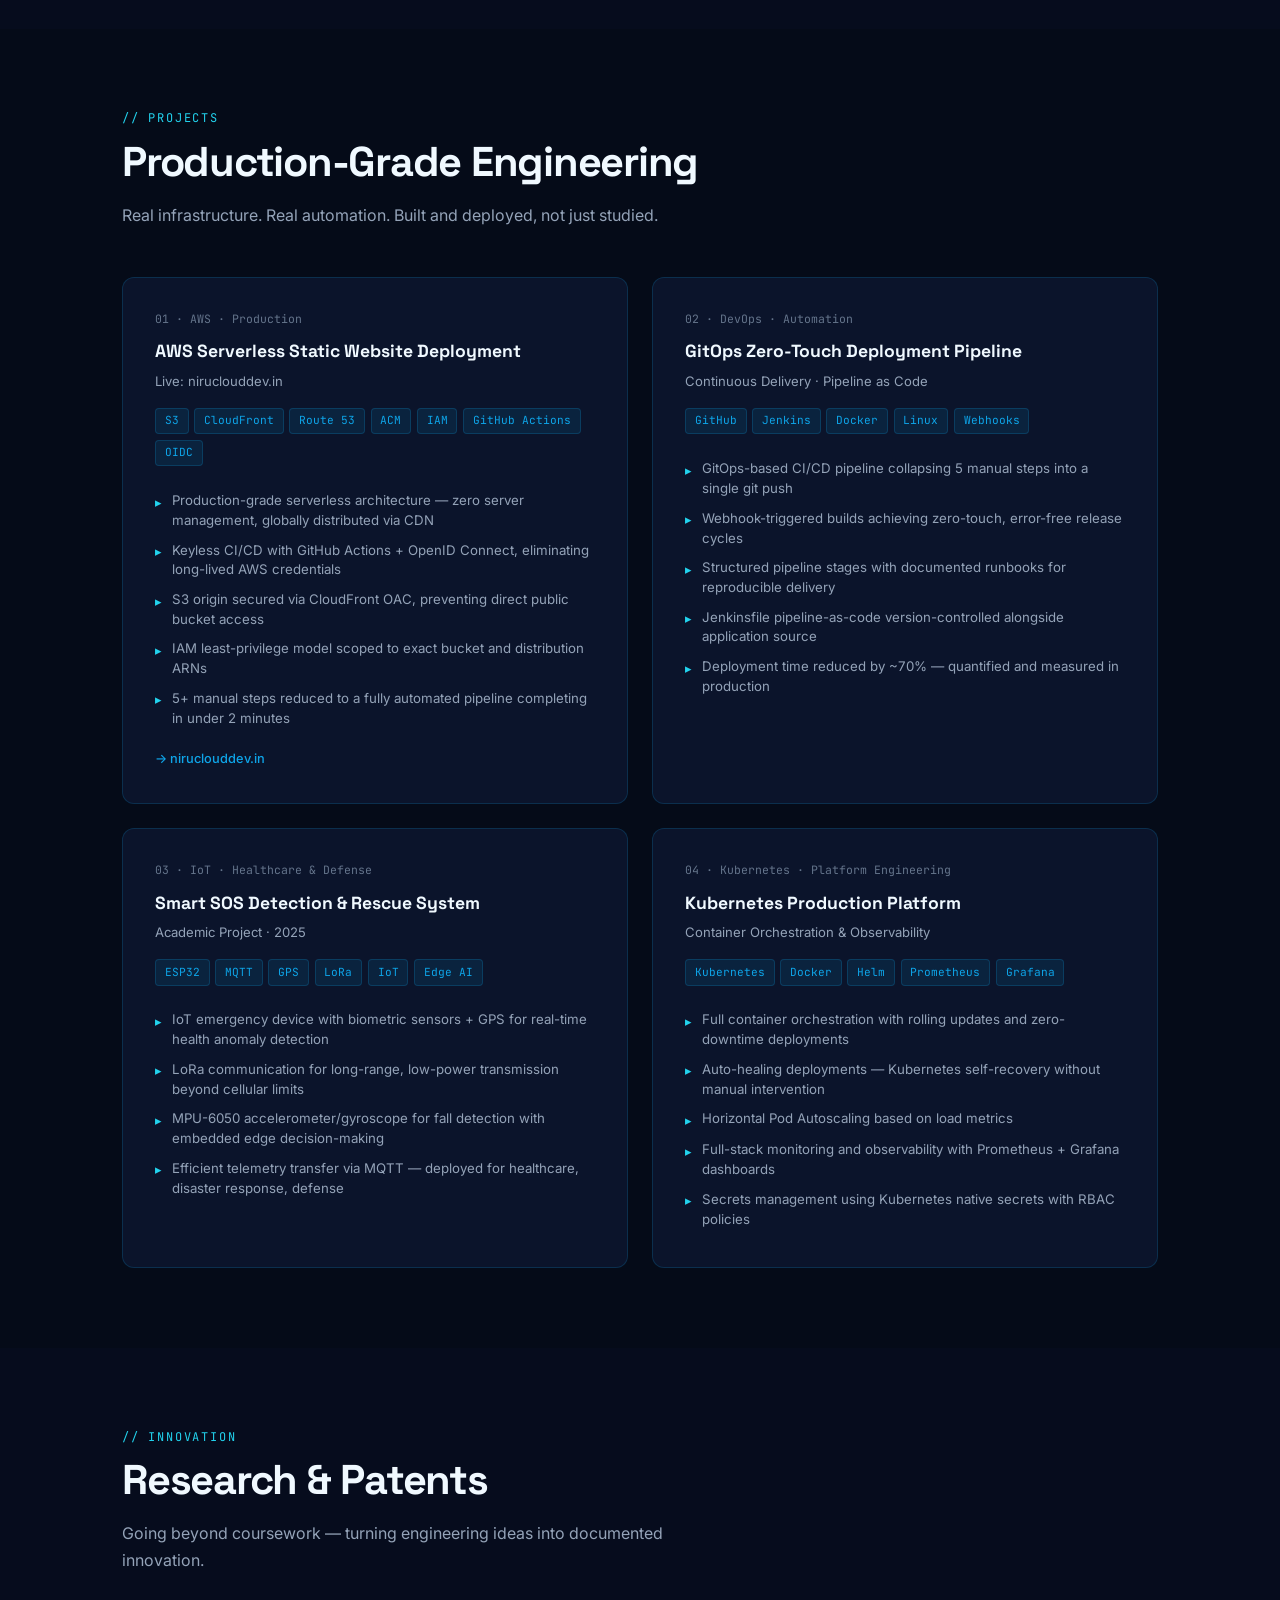
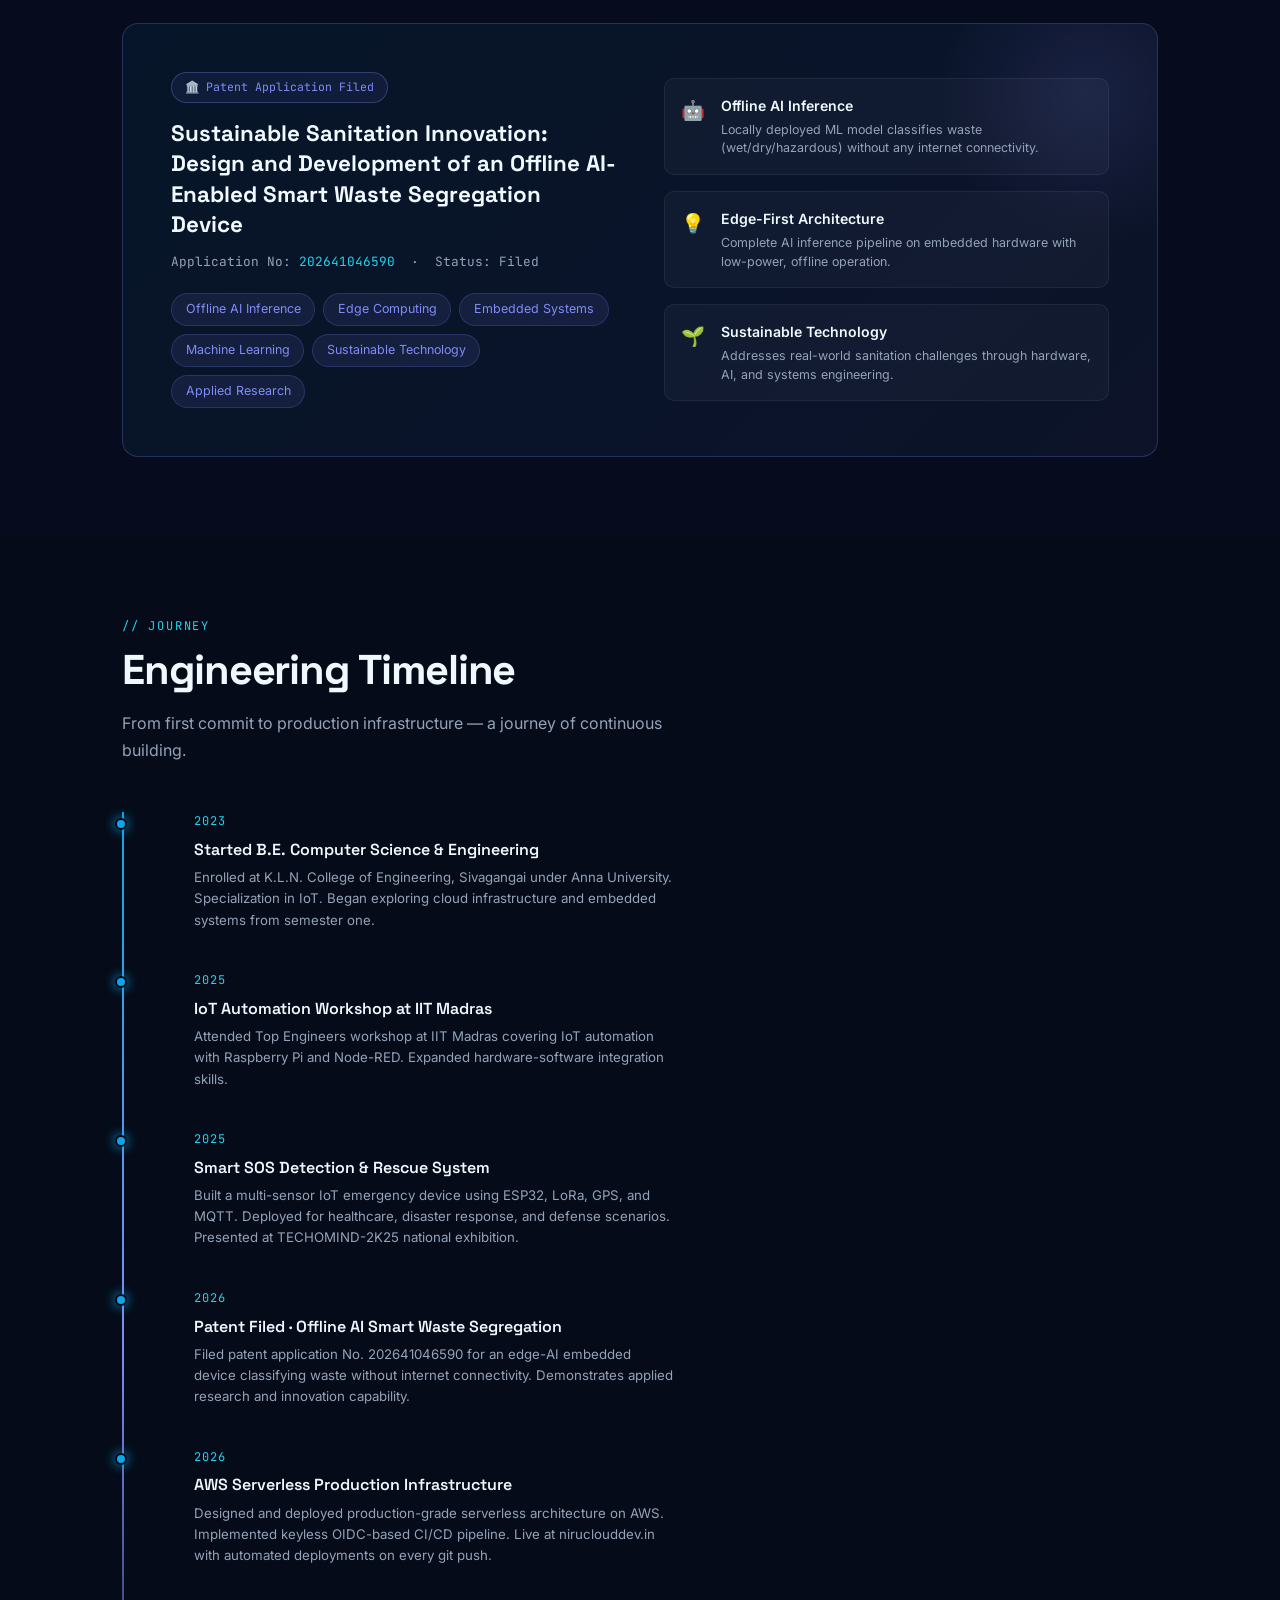
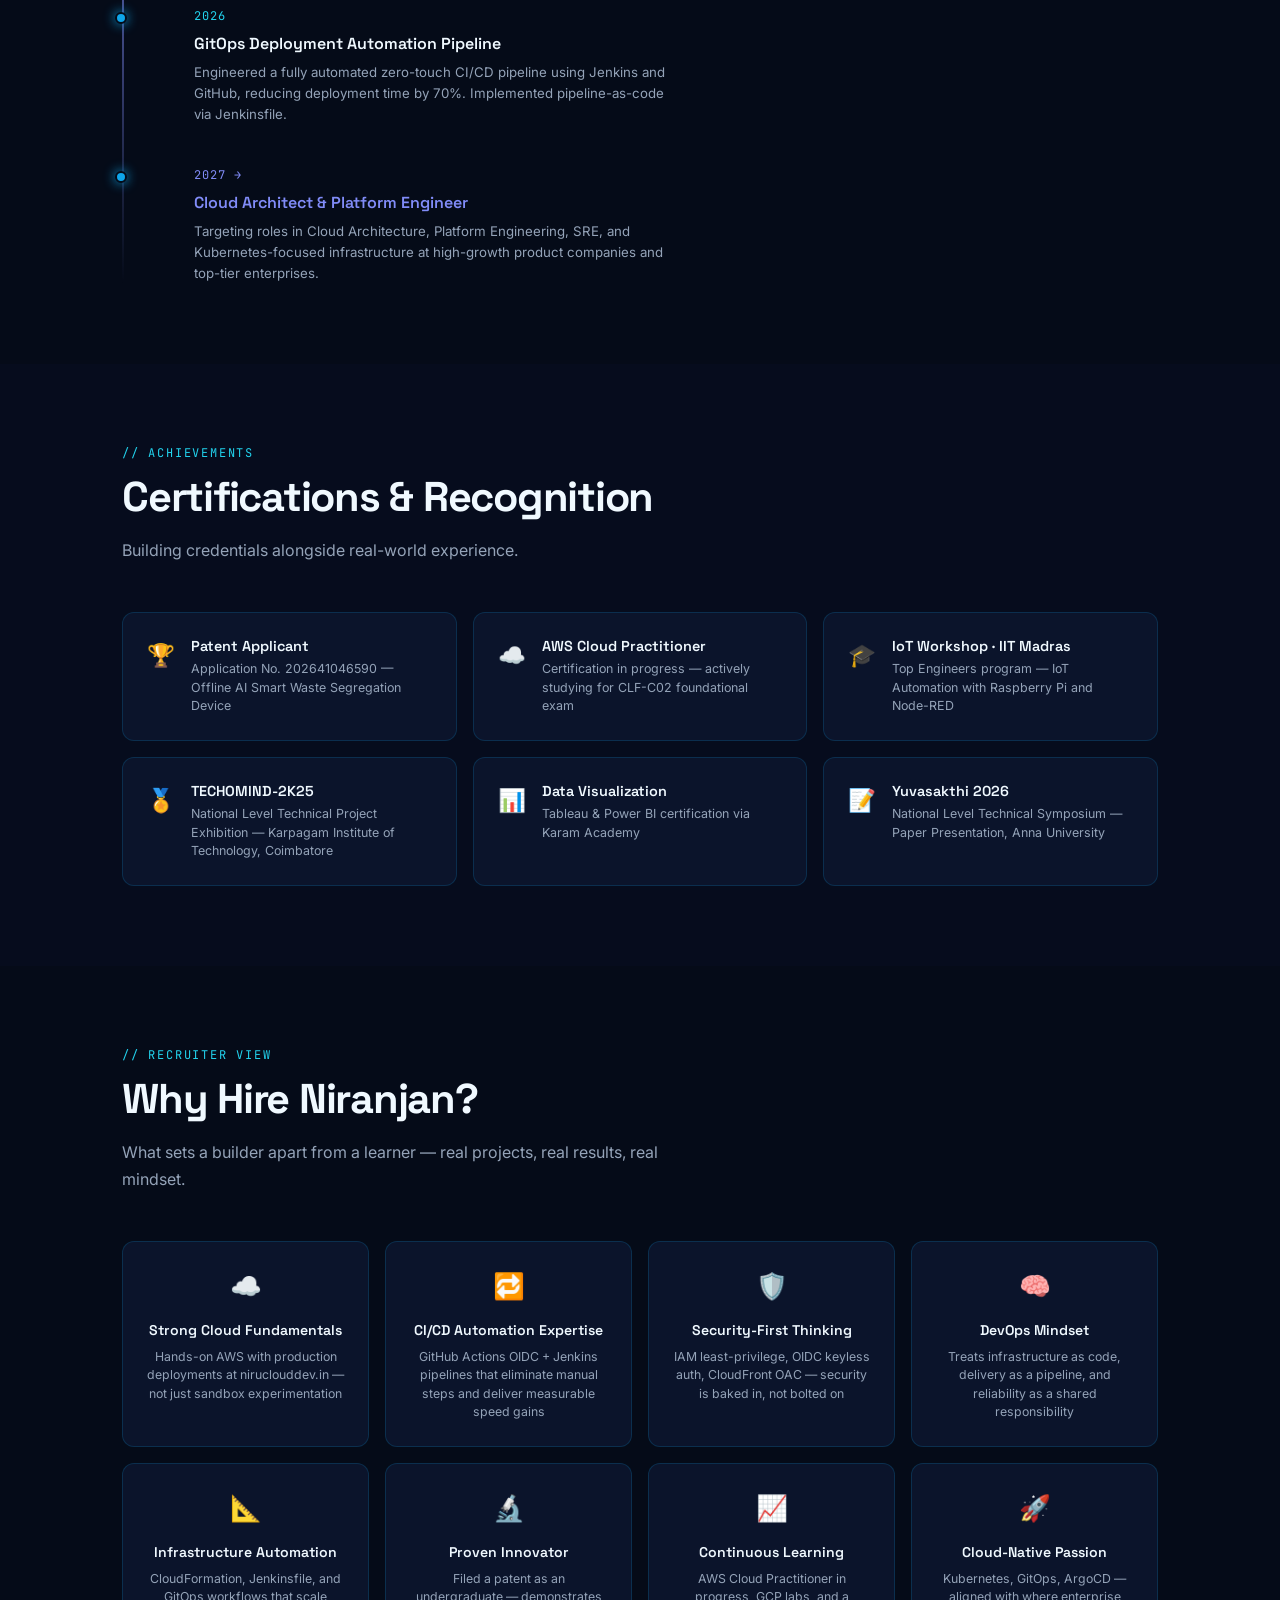
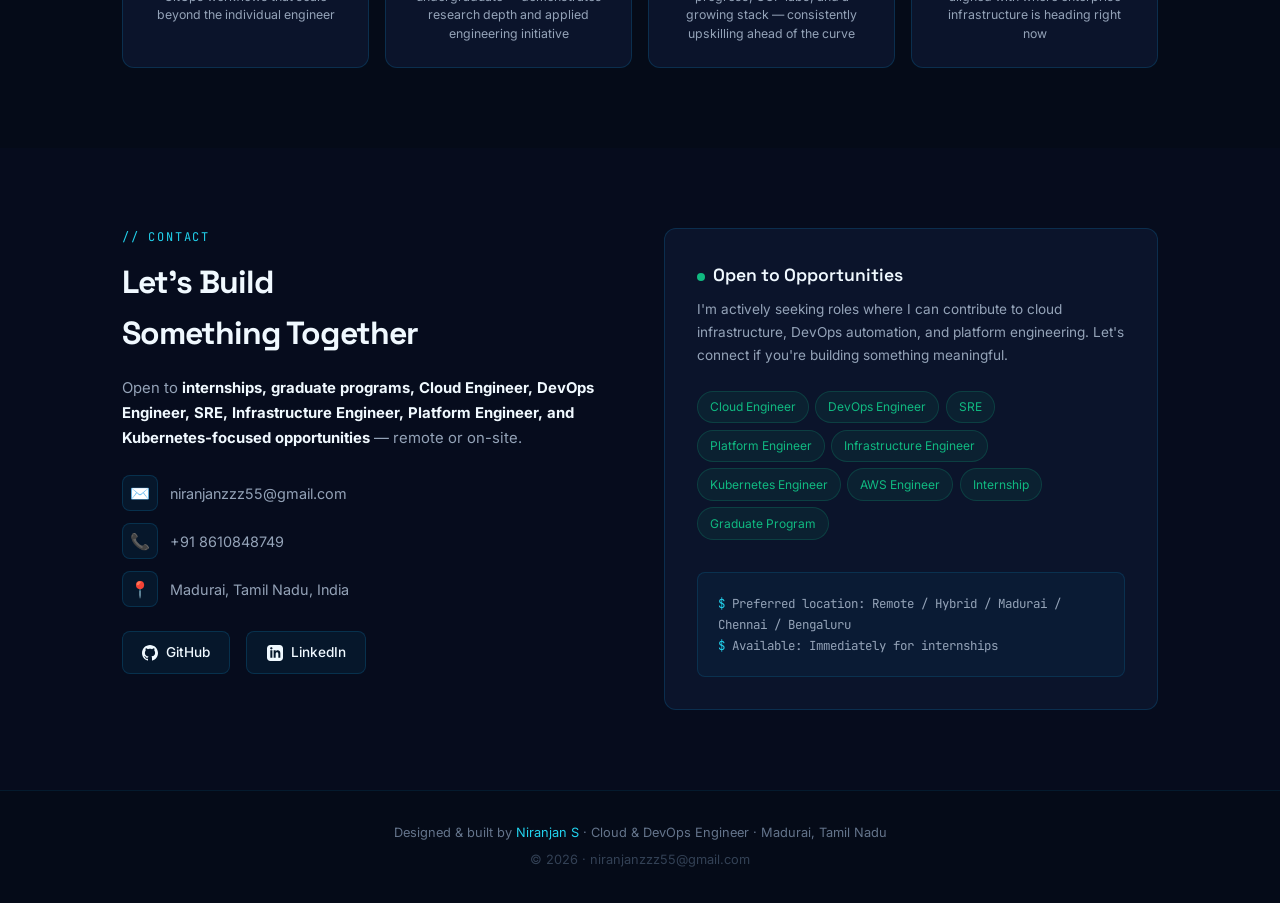
==== commit 389038c4: "updated protfolio" ====
--- a/index.html
+++ b/index.html
@@ -1057,7 +1057,7 @@
         <div class="tl-desc">Enrolled at K.L.N. College of Engineering, Sivagangai under Anna University. Specialization in IoT. Began exploring cloud infrastructure and embedded systems from semester one.</div>
       </div>
       <div class="tl-item">
-        <div class="tl-year">2024</div>
+        <div class="tl-year">2025</div>
         <div class="tl-title">IoT Automation Workshop at IIT Madras</div>
         <div class="tl-desc">Attended Top Engineers workshop at IIT Madras covering IoT automation with Raspberry Pi and Node-RED. Expanded hardware-software integration skills.</div>
       </div>
@@ -1225,7 +1225,7 @@
             <svg width="16" height="16" viewBox="0 0 24 24" fill="currentColor"><path d="M12 0c-6.626 0-12 5.373-12 12 0 5.302 3.438 9.8 8.207 11.387.599.111.793-.261.793-.577v-2.234c-3.338.726-4.033-1.416-4.033-1.416-.546-1.387-1.333-1.756-1.333-1.756-1.089-.745.083-.729.083-.729 1.205.084 1.839 1.237 1.839 1.237 1.07 1.834 2.807 1.304 3.492.997.107-.775.418-1.305.762-1.604-2.665-.305-5.467-1.334-5.467-5.931 0-1.311.469-2.381 1.236-3.221-.124-.303-.535-1.524.117-3.176 0 0 1.008-.322 3.301 1.23.957-.266 1.983-.399 3.003-.404 1.02.005 2.047.138 3.006.404 2.291-1.552 3.297-1.23 3.297-1.23.653 1.653.242 2.874.118 3.176.77.84 1.235 1.911 1.235 3.221 0 4.609-2.807 5.624-5.479 5.921.43.372.823 1.102.823 2.222v3.293c0 .319.192.694.801.576 4.765-1.589 8.199-6.086 8.199-11.386 0-6.627-5.373-12-12-12z"/></svg>
             GitHub
           </a>
-          <a href="https://linkedin.com/in/niranjan-s" class="social-btn" target="_blank">
+          <a href="https://www.linkedin.com/in/niranjan-s-7aa69530b" class="social-btn" target="_blank">
             <svg width="16" height="16" viewBox="0 0 24 24" fill="currentColor"><path d="M19 0h-14c-2.761 0-5 2.239-5 5v14c0 2.761 2.239 5 5 5h14c2.762 0 5-2.239 5-5v-14c0-2.761-2.238-5-5-5zm-11 19h-3v-11h3v11zm-1.5-12.268c-.966 0-1.75-.79-1.75-1.764s.784-1.764 1.75-1.764 1.75.79 1.75 1.764-.783 1.764-1.75 1.764zm13.5 12.268h-3v-5.604c0-3.368-4-3.113-4 0v5.604h-3v-11h3v1.765c1.396-2.586 7-2.777 7 2.476v6.759z"/></svg>
             LinkedIn
           </a>
